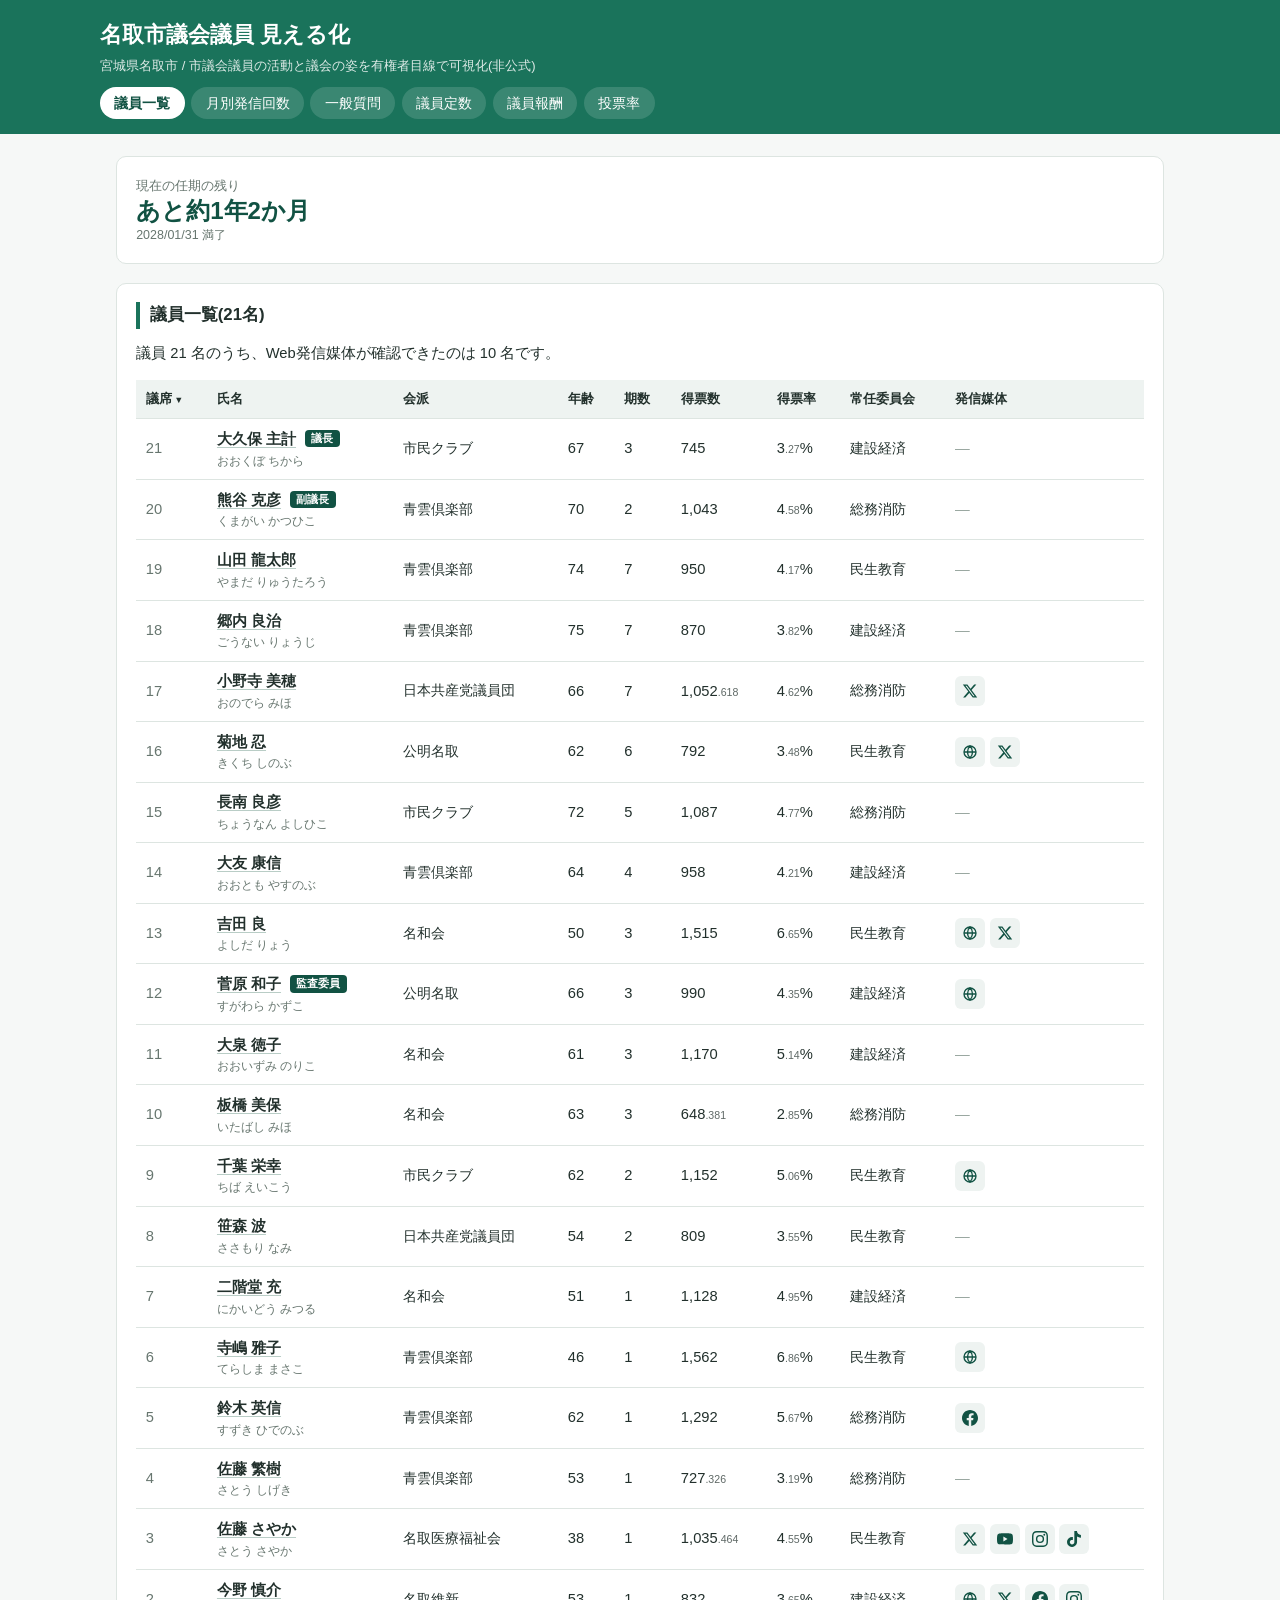
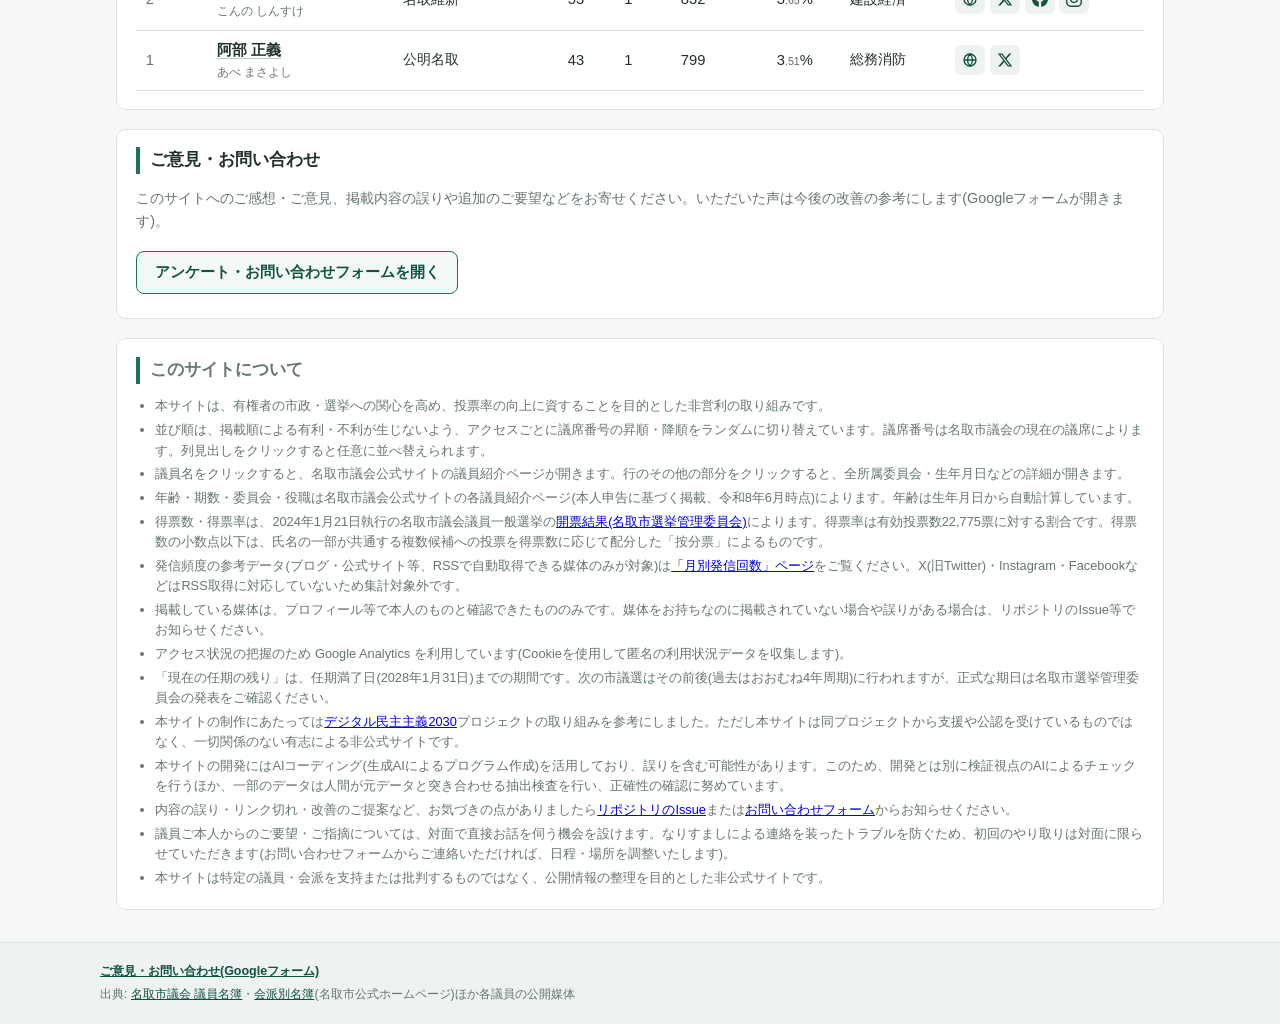
==== index.html @ 21be8c12 "投票率ページの文言を東北6県227市町村に更新+キャッシュバスティング(チャンク6) - turnout.html/js/README/CLAUDEの「宮城35市町村」前提の古い文言を実データに更新 " ====
<!DOCTYPE html>
<html lang="ja">
<head>
  <!-- Google tag (gtag.js) -->
  <script async src="https://www.googletagmanager.com/gtag/js?id=G-6ETKFNLXT0"></script>
  <script>
    window.dataLayer = window.dataLayer || [];
    function gtag(){dataLayer.push(arguments);}
    gtag('js', new Date());

    gtag('config', 'G-6ETKFNLXT0');
  </script>
  <meta charset="UTF-8">
  <meta name="viewport" content="width=device-width, initial-scale=1.0">
  <title>名取市議会議員 見える化 | 議員の活動と議会の姿</title>
  <meta name="description" content="宮城県名取市の市議会議員のWeb発信状況・一般質問の登壇状況・議員定数の全国比較を可視化する有権者向けサイトです。">
  <link rel="stylesheet" href="css/style.css?v=20260717a">
</head>
<body>
  <header class="site-header">
    <div class="inner">
      <h1 class="site-title"><a href="index.html">名取市議会議員 見える化</a></h1>
      <p class="site-subtitle">宮城県名取市 / 市議会議員の活動と議会の姿を有権者目線で可視化(非公式)</p>
    </div>
    <nav class="site-nav">
      <a href="index.html" class="active">議員一覧</a>
      <a href="stats.html">月別発信回数</a>
      <a href="questions.html">一般質問</a>
      <a href="council.html">議員定数</a>
      <a href="salary.html">議員報酬</a>
      <a href="turnout.html">投票率</a>
    </nav>
  </header>

  <main>
    <section class="card term-countdown">
      <div class="tc-item">
        <span class="tc-label">現在の任期の残り</span>
        <span class="tc-value" id="term-remaining">—</span>
        <span class="tc-sub" id="term-remaining-sub"></span>
      </div>
    </section>

    <section class="card">
      <h2>議員一覧(21名)</h2>
      <p id="summary" aria-live="polite"></p>
      <div class="table-wrap">
        <table class="member-table">
          <thead>
            <tr>
              <th data-sort="seat" title="議席番号(並び順は昇順/降順をランダム表示)">議席</th>
              <th data-sort="name">氏名</th>
              <th data-sort="faction">会派</th>
              <th data-sort="age">年齢</th>
              <th data-sort="terms">期数</th>
              <th data-sort="votes" title="前回市議選(2024年1月)の得票数">得票数</th>
              <th data-sort="share" title="前回市議選(2024年1月)の得票率(有効投票数に対する割合)">得票率</th>
              <th data-sort="committee">常任委員会</th>
              <th data-sort="media">発信媒体</th>
            </tr>
          </thead>
          <tbody id="member-table-body">
            <tr><td colspan="9">読み込み中…</td></tr>
          </tbody>
        </table>
      </div>
    </section>

    <section class="card">
      <h2>ご意見・お問い合わせ</h2>
      <p class="lead">このサイトへのご感想・ご意見、掲載内容の誤りや追加のご要望などをお寄せください。いただいた声は今後の改善の参考にします(Googleフォームが開きます)。</p>
      <p class="qd-actions"><a class="qd-btn" href="https://forms.gle/dwcZzWr9fsdNBbCv7" target="_blank" rel="noopener noreferrer">アンケート・お問い合わせフォームを開く</a></p>
    </section>

    <section class="card notes">
      <h2>このサイトについて</h2>
      <ul>
        <li>本サイトは、有権者の市政・選挙への関心を高め、投票率の向上に資することを目的とした非営利の取り組みです。</li>
        <li>並び順は、掲載順による有利・不利が生じないよう、アクセスごとに議席番号の昇順・降順をランダムに切り替えています。議席番号は名取市議会の現在の議席によります。列見出しをクリックすると任意に並べ替えられます。</li>
        <li>議員名をクリックすると、名取市議会公式サイトの議員紹介ページが開きます。行のその他の部分をクリックすると、全所属委員会・生年月日などの詳細が開きます。</li>
        <li>年齢・期数・委員会・役職は名取市議会公式サイトの各議員紹介ページ(本人申告に基づく掲載、令和8年6月時点)によります。年齢は生年月日から自動計算しています。</li>
        <li>得票数・得票率は、2024年1月21日執行の名取市議会議員一般選挙の<a href="https://www.city.natori.miyagi.jp/uploaded/attachment/15481.pdf" target="_blank" rel="noopener noreferrer">開票結果(名取市選挙管理委員会)</a>によります。得票率は有効投票数22,775票に対する割合です。得票数の小数点以下は、氏名の一部が共通する複数候補への投票を得票数に応じて配分した「按分票」によるものです。</li>
        <li>発信頻度の参考データ(ブログ・公式サイト等、RSSで自動取得できる媒体のみが対象)は<a href="stats.html">「月別発信回数」ページ</a>をご覧ください。X(旧Twitter)・Instagram・FacebookなどはRSS取得に対応していないため集計対象外です。</li>
        <li>掲載している媒体は、プロフィール等で本人のものと確認できたもののみです。媒体をお持ちなのに掲載されていない場合や誤りがある場合は、リポジトリのIssue等でお知らせください。</li>
        <li>アクセス状況の把握のため Google Analytics を利用しています(Cookieを使用して匿名の利用状況データを収集します)。</li>
        <li>「現在の任期の残り」は、任期満了日(2028年1月31日)までの期間です。次の市議選はその前後(過去はおおむね4年周期)に行われますが、正式な期日は名取市選挙管理委員会の発表をご確認ください。</li>
        <li>本サイトの制作にあたっては<a href="https://dd2030.org/" target="_blank" rel="noopener noreferrer">デジタル民主主義2030</a>プロジェクトの取り組みを参考にしました。ただし本サイトは同プロジェクトから支援や公認を受けているものではなく、一切関係のない有志による非公式サイトです。</li>
        <li>本サイトの開発にはAIコーディング(生成AIによるプログラム作成)を活用しており、誤りを含む可能性があります。このため、開発とは別に検証視点のAIによるチェックを行うほか、一部のデータは人間が元データと突き合わせる抽出検査を行い、正確性の確認に努めています。</li>
        <li>内容の誤り・リンク切れ・改善のご提案など、お気づきの点がありましたら<a href="https://github.com/Panda-Bucho/natori-gikai-mieruka/issues" target="_blank" rel="noopener noreferrer">リポジトリのIssue</a>または<a href="https://forms.gle/dwcZzWr9fsdNBbCv7" target="_blank" rel="noopener noreferrer">お問い合わせフォーム</a>からお知らせください。</li>
        <li>議員ご本人からのご要望・ご指摘については、対面で直接お話を伺う機会を設けます。なりすましによる連絡を装ったトラブルを防ぐため、初回のやり取りは対面に限らせていただきます(お問い合わせフォームからご連絡いただければ、日程・場所を調整いたします)。</li>
        <li>本サイトは特定の議員・会派を支持または批判するものではなく、公開情報の整理を目的とした非公式サイトです。</li>
      </ul>
    </section>
  </main>

  <footer class="site-footer">
    <div class="inner">
      <p class="footer-feedback"><a href="https://forms.gle/dwcZzWr9fsdNBbCv7" target="_blank" rel="noopener noreferrer">ご意見・お問い合わせ(Googleフォーム)</a></p>
      <p>出典: <a href="https://www.city.natori.miyagi.jp/site/gikai/3533.html" target="_blank" rel="noopener noreferrer">名取市議会 議員名簿</a>・<a href="https://www.city.natori.miyagi.jp/page/3555.html" target="_blank" rel="noopener noreferrer">会派別名簿</a>(名取市公式ホームページ)ほか各議員の公開媒体</p>
    </div>
  </footer>

  <script src="js/common.js?v=20260717a"></script>
  <script src="js/main.js?v=20260717a"></script>
</body>
</html>
---- css/style.css ----
:root {
  --primary: #1a735b;
  --primary-dark: #115243;
  --bg: #f6f8f7;
  --card: #ffffff;
  --text: #22302c;
  --muted: #67766f;
  --border: #dde5e1;
  --fresh7: #1a8f3c;
  --fresh30: #7aa521;
  --fresh90: #c78a00;
  --stale: #b04a3a;
  --none: #9aa8a1;
}

* { box-sizing: border-box; }

body {
  margin: 0;
  font-family: "Hiragino Kaku Gothic ProN", "Hiragino Sans", "BIZ UDPGothic", Meiryo, sans-serif;
  background: var(--bg);
  color: var(--text);
  line-height: 1.6;
}

/* ---------- ヘッダー ---------- */
.site-header {
  background: var(--primary);
  color: #fff;
  padding: 1.1rem 1rem 0.9rem;
}
.site-header .inner {
  max-width: 1080px;
  margin: 0 auto;
}
.site-title {
  margin: 0;
  font-size: 1.35rem;
  font-weight: 700;
}
.site-title a { color: inherit; text-decoration: none; }
.site-subtitle {
  margin: 0.15rem 0 0;
  font-size: 0.82rem;
  opacity: 0.85;
}
.site-nav {
  max-width: 1080px;
  margin: 0.7rem auto 0;
  display: flex;
  gap: 0.4rem;
}
.site-nav a {
  color: #fff;
  text-decoration: none;
  font-size: 0.9rem;
  padding: 0.3rem 0.9rem;
  border-radius: 999px;
  background: rgba(255, 255, 255, 0.14);
}
.site-nav a.active {
  background: #fff;
  color: var(--primary-dark);
  font-weight: 700;
}

/* ---------- レイアウト ---------- */
main {
  max-width: 1080px;
  margin: 1.4rem auto 2rem;
  padding: 0 1rem;
}
.card {
  background: var(--card);
  border: 1px solid var(--border);
  border-radius: 10px;
  padding: 1.1rem 1.2rem;
  margin-bottom: 1.2rem;
}
h2 {
  font-size: 1.05rem;
  margin: 0 0 0.8rem;
  padding-left: 0.6rem;
  border-left: 4px solid var(--primary);
}
.lead { font-size: 0.9rem; color: var(--muted); margin: 0 0 1rem; }
#summary { font-size: 0.92rem; margin: 0 0 0.9rem; }

/* ---------- 一覧テーブル ---------- */
.table-wrap { overflow-x: auto; }
table.member-table {
  width: 100%;
  border-collapse: collapse;
  font-size: 0.92rem;
  min-width: 640px;
}
.member-table th, .member-table td {
  padding: 0.55rem 0.6rem;
  border-bottom: 1px solid var(--border);
  text-align: left;
  vertical-align: middle;
}
.member-table thead th {
  background: #eef3f1;
  font-size: 0.82rem;
  white-space: nowrap;
  cursor: pointer;
  user-select: none;
  position: relative;
}
.member-table thead th:hover { background: #e2ebe7; }
.member-table thead th[data-dir="asc"]::after { content: " ▲"; font-size: 0.7em; }
.member-table thead th[data-dir="desc"]::after { content: " ▼"; font-size: 0.7em; }

.cell-name .name { display: block; font-weight: 700; white-space: nowrap; }
.name-link {
  color: inherit;
  text-decoration: underline;
  text-decoration-color: #b9cdc6;
  text-underline-offset: 3px;
}
.name-link:hover { color: var(--primary); text-decoration-color: var(--primary); }
.cell-name .kana { display: block; font-size: 0.72rem; color: var(--muted); }
.cell-faction { white-space: nowrap; font-size: 0.85rem; }

.cell-num { text-align: right; white-space: nowrap; }
.cell-committee { white-space: nowrap; font-size: 0.85rem; }

.role-badge {
  display: inline-block;
  font-size: 0.68rem;
  font-weight: 700;
  color: #fff;
  background: var(--primary-dark);
  border-radius: 4px;
  padding: 0 0.4rem;
  margin-left: 0.3rem;
  vertical-align: 2px;
}

.role-badge.former {
  color: var(--muted);
  background: #e7ede9;
}

tr.member-row { cursor: pointer; }
tr.member-row:hover td { background: #f2f7f5; }
tr.detail-row { display: none; }
tr.detail-row.open { display: table-row; }
tr.detail-row td { background: #f7faf9; }
.member-detail {
  display: grid;
  grid-template-columns: 7em 1fr;
  gap: 0.25rem 0.8rem;
  margin: 0.2rem 0;
  font-size: 0.85rem;
}
.member-detail dt { color: var(--muted); font-weight: 700; }
.member-detail dd { margin: 0; }

.media-icon {
  display: inline-flex;
  width: 30px;
  height: 30px;
  align-items: center;
  justify-content: center;
  border-radius: 6px;
  color: var(--primary-dark);
  background: #eef3f1;
  margin-right: 0.3rem;
}
.media-icon:hover { background: var(--primary); color: #fff; }
.media-icon svg { width: 16px; height: 16px; }
.no-media { color: var(--none); }

/* ---------- 注記 ---------- */
.notes {
  font-size: 0.8rem;
  color: var(--muted);
}
.notes ul { margin: 0.3rem 0 0; padding-left: 1.2rem; }
.notes li { margin-bottom: 0.2rem; }

/* ---------- 月別集計 ---------- */
#matrix-wrap { overflow-x: auto; }
table.matrix {
  border-collapse: collapse;
  font-size: 0.82rem;
  min-width: 720px;
}
.matrix th, .matrix td {
  border: 1px solid var(--border);
  padding: 0.35rem 0.45rem;
  text-align: center;
  white-space: nowrap;
}
.matrix thead th { background: #eef3f1; }
.matrix .sticky-col {
  position: sticky;
  left: 0;
  background: #eef3f1;
  text-align: left;
  z-index: 1;
}
.matrix .row-name { font-weight: 700; }
.matrix td.heat { min-width: 44px; }
.matrix .total { font-weight: 700; background: #f4f7f5; }
.matrix .total-row th, .matrix .total-row td { border-top: 2px solid var(--primary); }

.matrix thead th.election-col {
  background: #fbe9e5;
  color: var(--stale);
  border-bottom: 2px solid var(--stale);
}

/* ---------- 一般質問 ---------- */
#q-matrix-wrap { overflow-x: auto; }
.q-matrix td { min-width: 40px; }
.q-matrix thead th[data-sort] {
  cursor: pointer;
  user-select: none;
}
.q-matrix thead th[data-sort]:hover { background: #e2ebe7; }
.q-matrix thead th[data-dir="asc"]::after { content: " ▲"; font-size: 0.7em; }
.q-matrix thead th[data-dir="desc"]::after { content: " ▼"; font-size: 0.7em; }
.q-yes {
  white-space: nowrap;
}
/* 議席列(氏名列の左に固定表示、氏名列はその分だけ右へオフセット) */
.q-matrix .seat-th {
  left: 0;
  width: 2.6rem;
  min-width: 2.6rem;
  max-width: 2.6rem;
  text-align: center;
}
/* nth-child指定: thead/tbody共通で2番目のsticky列(氏名)を議席列の分だけ右にオフセット */
.q-matrix tr > .sticky-col:nth-child(2) {
  left: 2.6rem;
}
.q-yes a {
  color: var(--primary);
  text-decoration: none;
  font-size: 1.05rem;
}
.q-yes a:hover { color: var(--primary-dark); }
/* 議事録リンク(●の隣の「議」) */
.q-yes a.q-minutes {
  font-size: 0.68rem;
  margin-left: 0.25rem;
  padding: 0 0.15rem;
  color: var(--muted);
  border: 1px solid var(--border);
  border-radius: 3px;
  vertical-align: 0.12em;
}
.q-yes a.q-minutes:hover {
  color: var(--primary-dark);
  border-color: var(--primary);
}
.q-none { background: #fafcfb; }
.q-role {
  background: #f1f4f2;
  color: var(--muted);
  font-size: 0.72rem;
  cursor: help;
}
.q-out {
  background: #fafcfb;
  color: var(--none);
  cursor: help;
}
.q-matrix td.q-election {
  background: #fbe9e5;
  border-left: 2px solid var(--stale);
  border-right: 2px solid var(--stale);
  min-width: 14px;
  cursor: help;
}
.q-matrix thead th.election-col {
  min-width: 14px;
  font-size: 0.72rem;
  padding: 0.35rem 0.2rem;
}

.q-member {
  border: 1px solid var(--border);
  border-radius: 8px;
  margin-bottom: 0.5rem;
  padding: 0.1rem 0.8rem;
  background: #fbfdfc;
}
.q-member summary {
  cursor: pointer;
  font-weight: 700;
  padding: 0.5rem 0;
}
.q-member .q-count {
  font-weight: 400;
  font-size: 0.82rem;
  color: var(--muted);
  margin-left: 0.4rem;
}
.q-entry { margin: 0.3rem 0 0.8rem; font-size: 0.88rem; }
.q-entry-head { margin: 0 0 0.2rem; font-weight: 700; }
.q-entry-head a { font-weight: 400; font-size: 0.8rem; margin-left: 0.5rem; color: var(--primary); }
.q-entry ul { margin: 0; padding-left: 1.3rem; }
.q-entry li { margin-bottom: 0.1rem; }

/* ---------- 任期カウントダウン ---------- */
.term-countdown {
  display: flex;
  flex-wrap: wrap;
  gap: 0.8rem 2.4rem;
}
.tc-item { display: flex; flex-direction: column; }
.tc-label { font-size: 0.82rem; color: var(--muted); }
.tc-value {
  font-size: 1.5rem;
  font-weight: 700;
  color: var(--primary-dark);
  line-height: 1.25;
}
.tc-sub { font-size: 0.78rem; color: var(--muted); }
.tc-badge {
  display: inline-block;
  font-size: 0.66rem;
  font-weight: 700;
  color: var(--stale);
  background: #fbe9e5;
  border-radius: 4px;
  padding: 0 0.35rem;
  margin-left: 0.35rem;
  vertical-align: 1px;
}

#wc-search { max-width: 220px; }
#wc-search-info { font-size: 0.8rem; color: var(--muted); }

/* 得票数・得票率の小数部を小さく */
.frac { font-size: 0.72em; opacity: 0.72; }

/* 議席番号 */
.cell-seat { color: var(--muted); }
.seat-no {
  display: inline-block;
  min-width: 1.6em;
  margin-right: 0.35rem;
  padding: 0 0.3rem;
  font-size: 0.72rem;
  font-weight: 700;
  color: var(--primary-dark);
  background: #eef3f1;
  border-radius: 4px;
  text-align: center;
}

/* ワードクラウドのホバーポップアップ */
#wordcloud-wrap { position: relative; }
#wc-popup {
  position: absolute;
  z-index: 10;
  max-width: 300px;
  max-height: 220px;
  overflow-y: auto;
  background: var(--card);
  border: 1px solid var(--border);
  border-radius: 8px;
  padding: 0.5rem 0.7rem;
  font-size: 0.8rem;
  display: none;
}
#wc-popup.show { display: block; }
#wc-popup .wc-pop-word { font-weight: 700; margin: 0 0 0.3rem; }
#wc-popup ul { margin: 0; padding-left: 0; list-style: none; }
#wc-popup li { margin-bottom: 0.4rem; }
#wc-popup a { color: var(--primary); }
#wc-popup .wc-pop-minutes {
  font-size: 0.76rem;
  margin-left: 0.5rem;
}
#wc-popup .wc-pop-topic {
  display: block;
  font-size: 0.76rem;
  color: var(--muted);
  padding-left: 0.8rem;
}

/* ---------- 質問要約ページ ---------- */
.back-link { margin: 0 0 0.8rem; font-size: 0.85rem; }
.back-link a { color: var(--primary); text-decoration: none; }
.back-link a:hover { text-decoration: underline; }
.qd-faction {
  font-size: 0.75rem;
  font-weight: 400;
  color: var(--muted);
  margin-left: 0.4rem;
}
.qd-meeting { margin: 0.2rem 0 0.8rem; color: var(--muted); font-size: 0.9rem; }
.qd-topics { margin: 0.2rem 0 0; padding-left: 1.3rem; }
.qd-topics li { margin-bottom: 0.15rem; }
.ai-badge {
  display: inline-block;
  font-size: 0.62rem;
  font-weight: 700;
  color: var(--primary-dark);
  border: 1px solid var(--primary);
  border-radius: 4px;
  padding: 0.05rem 0.35rem;
  vertical-align: 0.15em;
  margin-left: 0.3rem;
}
.qd-summary { line-height: 1.9; }
.qd-gains-head { font-size: 0.95rem; margin: 1.1rem 0 0.4rem; }
.qd-gains { margin: 0 0 0.4rem; padding-left: 1.3rem; }
.qd-gains li { margin-bottom: 0.3rem; }
.qd-actions {
  display: flex;
  flex-wrap: wrap;
  gap: 0.6rem;
  margin: 1.1rem 0 0.4rem;
}
.qd-btn {
  display: inline-block;
  padding: 0.55rem 1.1rem;
  border: 1px solid var(--primary);
  border-radius: 8px;
  color: var(--primary-dark);
  background: #f2f8f6;
  text-decoration: none;
  font-weight: 700;
  font-size: 0.92rem;
}
.qd-btn:hover { background: var(--primary); color: #fff; }

/* テーマ一覧の検索一致ハイライト */
#q-topics-wrap li.hl {
  background: #fff6d9;
  border-radius: 3px;
}

#topics-search { max-width: 260px; }
#topics-search-info { font-size: 0.8rem; color: var(--muted); margin-left: 0.4rem; }

.chart-legend {
  display: flex;
  flex-wrap: wrap;
  gap: 0.3rem 1.2rem;
  font-size: 0.8rem;
  color: var(--muted);
  margin-bottom: 0.4rem;
}
.chart-legend > span { display: inline-flex; align-items: center; gap: 0.35rem; }
.lg-dot {
  width: 10px;
  height: 10px;
  border-radius: 50%;
  background: var(--primary);
  display: inline-block;
  flex-shrink: 0;
}
.lg-sq {
  width: 10px;
  height: 10px;
  background: #9aa8a1;
  display: inline-block;
  flex-shrink: 0;
}
.lg-line {
  width: 18px;
  height: 0;
  border-top: 2px dashed #d85a30;
  display: inline-block;
  flex-shrink: 0;
}
h3.chart-sub {
  font-size: 0.92rem;
  font-weight: 700;
  margin: 1rem 0 0.3rem;
}
#wordcloud-wrap { width: 100%; }
#wordcloud { display: block; width: 100%; height: 320px; }
.q-terms { background: #fbfdfc; }

.chart-controls {
  margin-bottom: 0.7rem;
  font-size: 0.9rem;
  display: flex;
  flex-wrap: wrap;
  gap: 0.3rem 0.5rem;
  align-items: center;
}
.chart-controls label + select { margin-right: 0.8rem; }
.chart-note { margin: 0.7rem 0 0; }
.chart-controls select {
  font-size: 0.9rem;
  padding: 0.25rem 0.5rem;
  border: 1px solid var(--border);
  border-radius: 6px;
  background: #fff;
}
.chart-box { position: relative; height: 340px; }
.chart-box-tall { height: 460px; }

/* ---------- 議員定数ページ ---------- */
.lg-dot.lg-natori { background: #d85a30; }
.lg-line.lg-mean { border-top: 2px dotted #3a6ea5; }
.lg-line.lg-median { border-top: 2px dashed #7a549e; }
.cc-stats {
  display: grid;
  grid-template-columns: repeat(auto-fit, minmax(170px, 1fr));
  gap: 0.5rem;
  margin: 0.2rem 0 0.9rem;
}
.cc-stat {
  display: flex;
  flex-direction: column;
  background: var(--bg);
  border: 1px solid var(--border);
  border-radius: 8px;
  padding: 0.5rem 0.7rem;
}
.cc-stat-label { font-size: 0.78rem; color: var(--muted); }
.cc-stat-value {
  font-size: 1.25rem;
  font-weight: 700;
  color: var(--primary-dark);
  line-height: 1.3;
}
.cc-stat-value small { font-size: 0.75rem; font-weight: 400; color: var(--muted); margin-left: 0.15rem; }
.cc-stat-sub { font-size: 0.72rem; color: var(--muted); }
#cc-group-info { font-size: 0.8rem; color: var(--muted); margin-left: 0.4rem; }

/* ---------- フッター ---------- */
.site-footer {
  border-top: 1px solid var(--border);
  background: #eef3f1;
  padding: 1rem;
  font-size: 0.78rem;
  color: var(--muted);
}
.site-footer .inner { max-width: 1080px; margin: 0 auto; }
.site-footer p { margin: 0.2rem 0; }
.site-footer a { color: var(--primary-dark); text-decoration: underline; }
.footer-feedback { font-weight: 700; }
#generated-at { font-weight: 700; }

@media (max-width: 600px) {
  .site-title { font-size: 1.1rem; }
  .card { padding: 0.9rem; }
  .member-table th, .member-table td { padding: 0.45rem 0.4rem; }
  .media-icon { width: 26px; height: 26px; margin-right: 0.2rem; }
  .chart-box { height: 260px; }
}
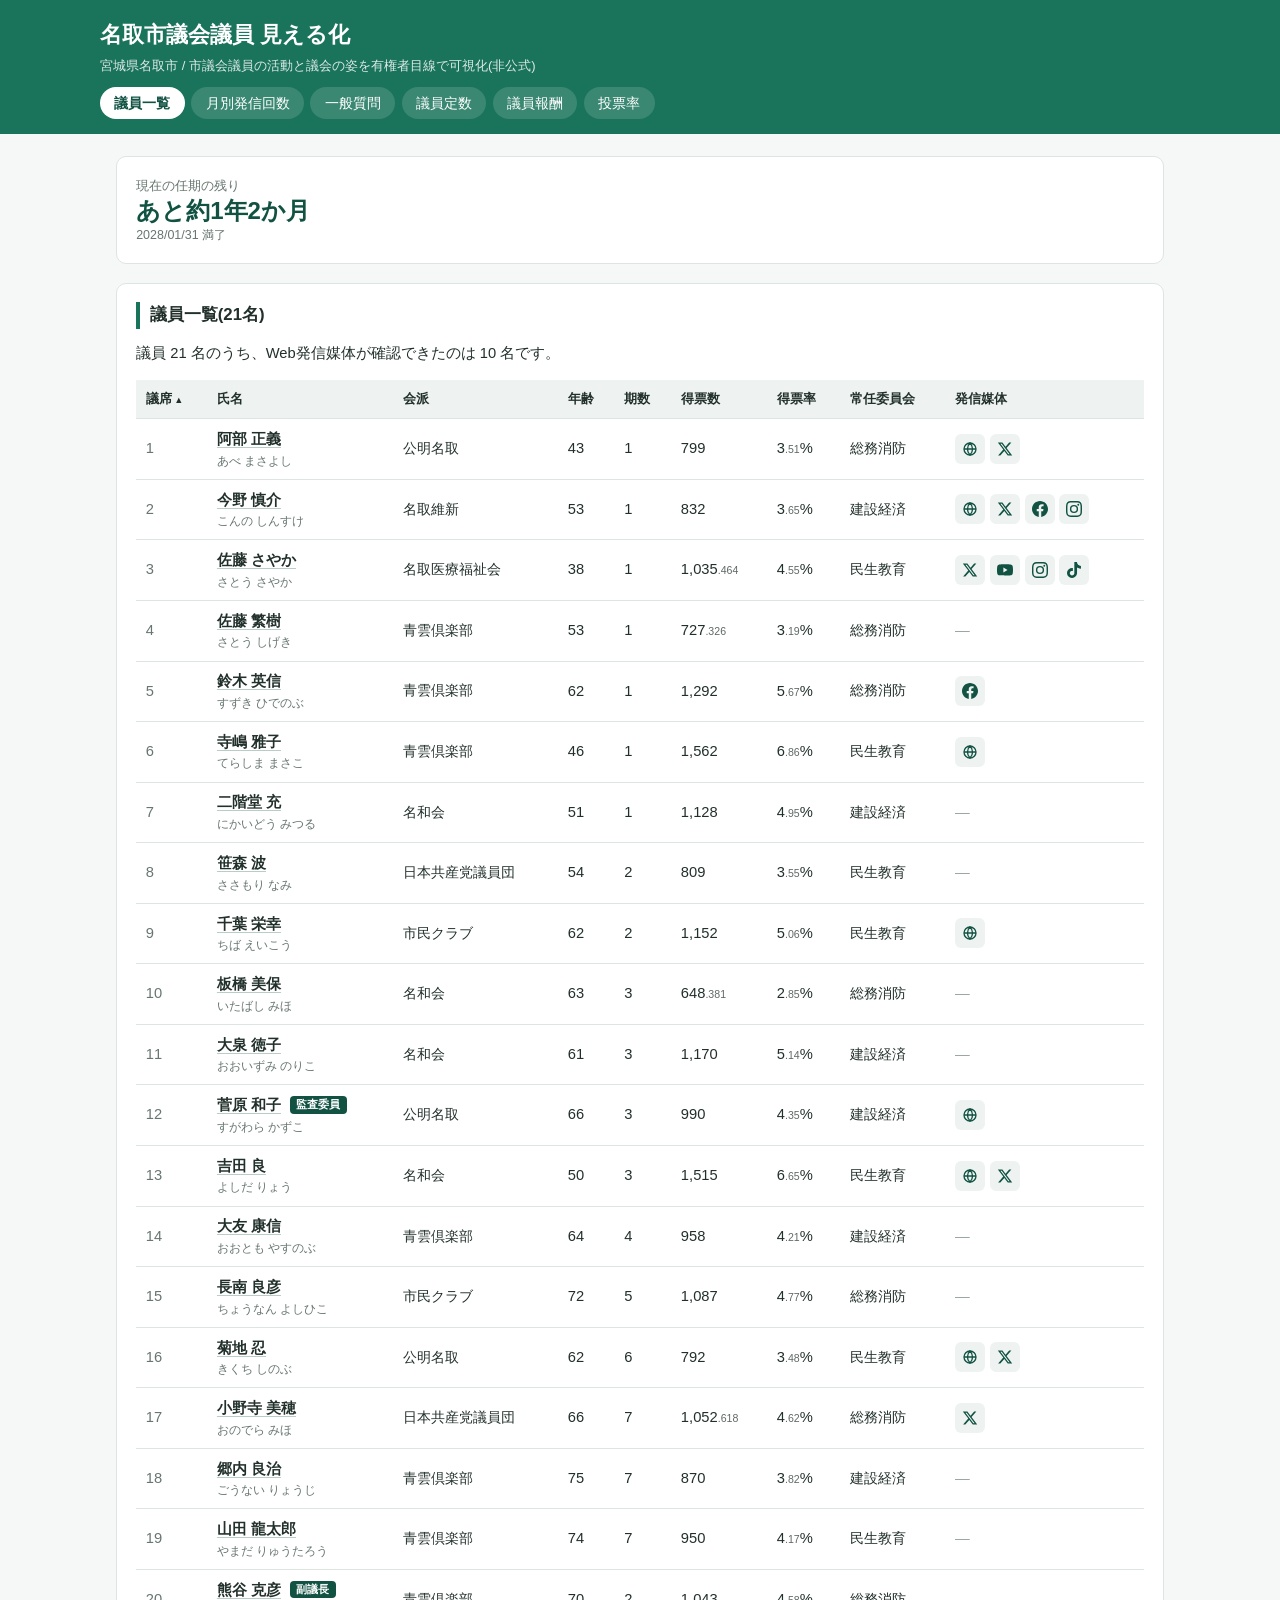
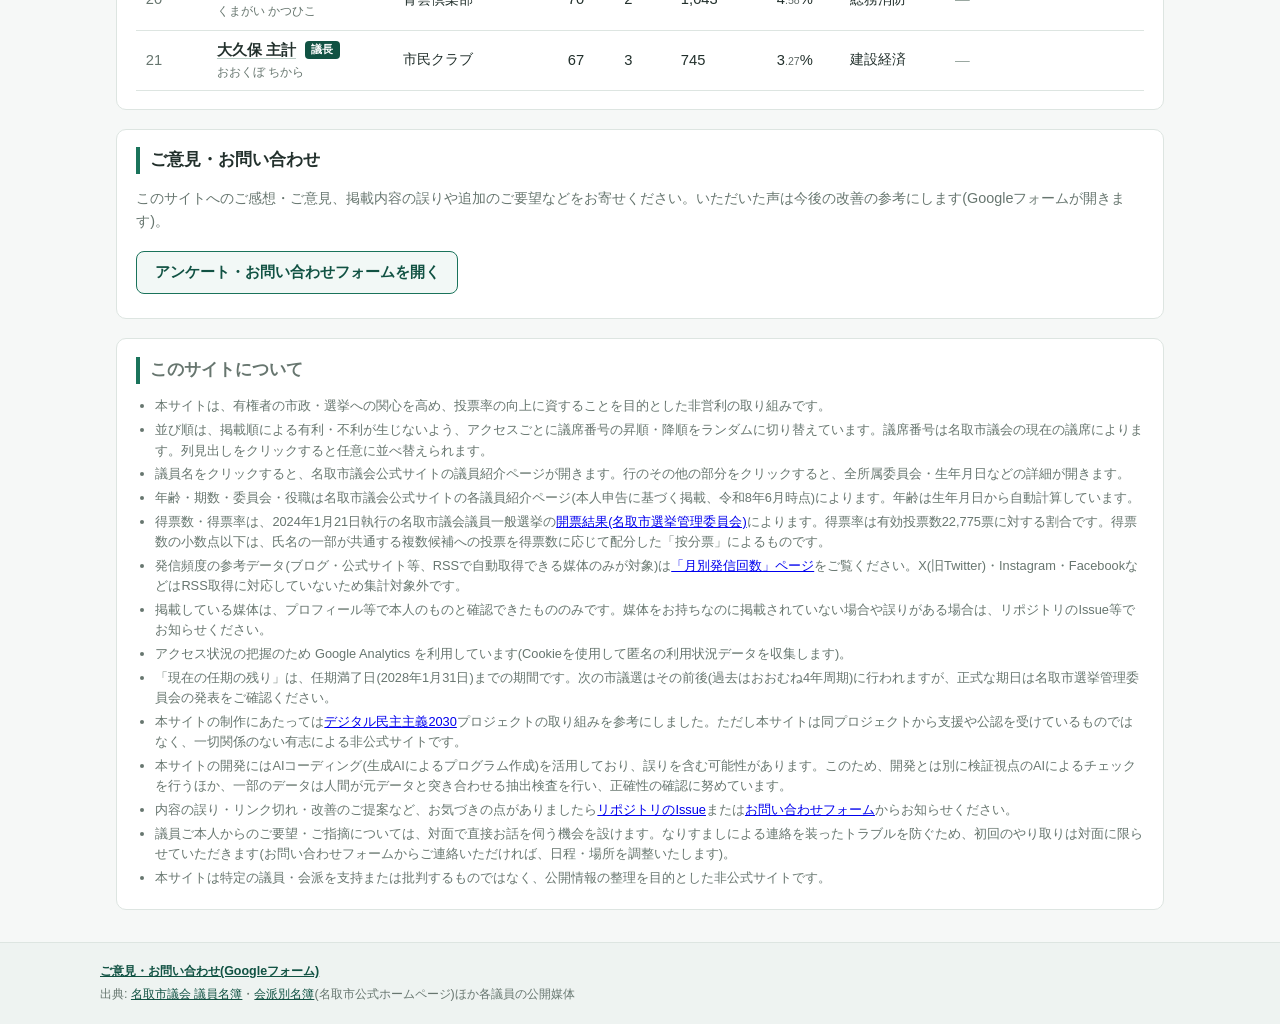
==== commit 70cf67bc: "投票率ページ出典一覧を高密度化・県列を追加 - 227行のビジー感を軽減: フォント0.92→0.8rem、行間圧縮、偶数行ゼブラ縞(すべて#tn-table限定スコープで議員一覧の表には影響なし) " ====
--- a/index.html
+++ b/index.html
@@ -14,7 +14,7 @@
   <meta name="viewport" content="width=device-width, initial-scale=1.0">
   <title>名取市議会議員 見える化 | 議員の活動と議会の姿</title>
   <meta name="description" content="宮城県名取市の市議会議員のWeb発信状況・一般質問の登壇状況・議員定数の全国比較を可視化する有権者向けサイトです。">
-  <link rel="stylesheet" href="css/style.css?v=20260717a">
+  <link rel="stylesheet" href="css/style.css?v=20260717b">
 </head>
 <body>
   <header class="site-header">
@@ -100,7 +100,7 @@
     </div>
   </footer>
 
-  <script src="js/common.js?v=20260717a"></script>
-  <script src="js/main.js?v=20260717a"></script>
+  <script src="js/common.js?v=20260717b"></script>
+  <script src="js/main.js?v=20260717b"></script>
 </body>
 </html>
--- a/css/style.css
+++ b/css/style.css
@@ -112,6 +112,12 @@
 .member-table thead th[data-dir="asc"]::after { content: " ▲"; font-size: 0.7em; }
 .member-table thead th[data-dir="desc"]::after { content: " ▼"; font-size: 0.7em; }
 
+/* 投票率ページ 出典一覧: 227行の高密度表示(#tn-table 限定。共有 .member-table には影響させない) */
+#tn-table { font-size: 0.8rem; }
+#tn-table th, #tn-table td { padding: 0.34rem 0.5rem; }
+#tn-table tbody tr:nth-child(even) { background: #f5f8f7; }
+#tn-table .cell-pref { white-space: nowrap; color: var(--muted); }
+
 .cell-name .name { display: block; font-weight: 700; white-space: nowrap; }
 .name-link {
   color: inherit;
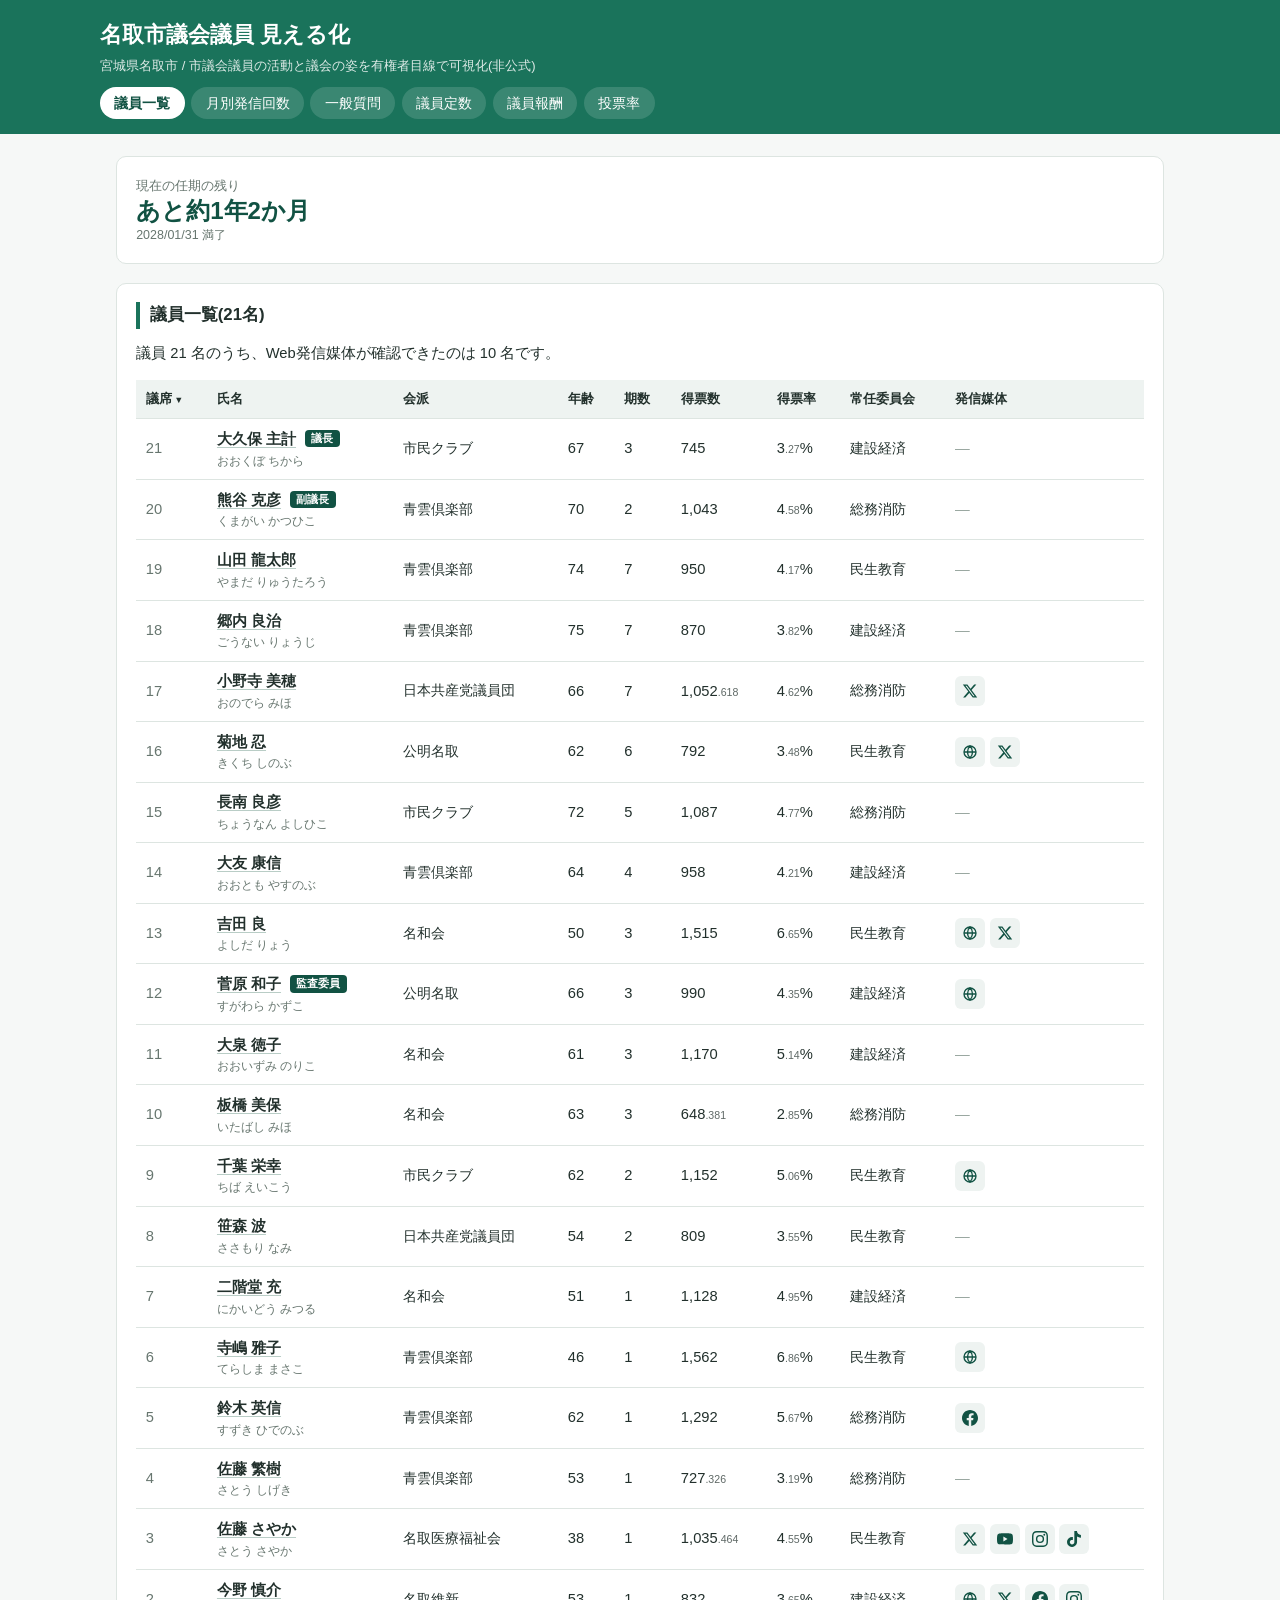
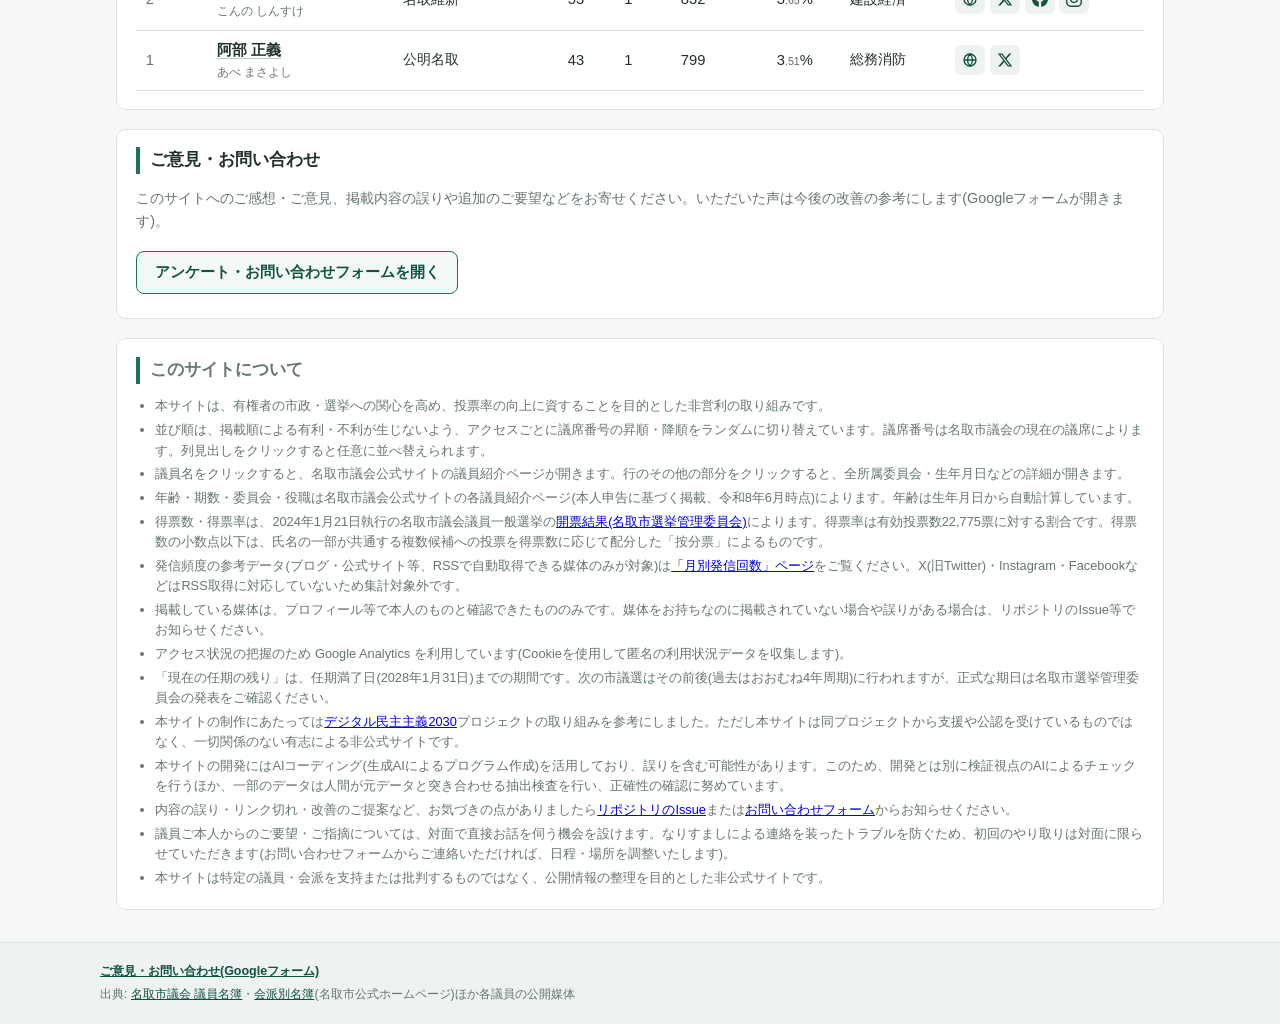
==== commit aad74ce7: "投票率ページ出典一覧のソート多重リスナーバグを修正 renderTable()が呼ばれるたびにthへclickリスナーを追加していたため、 クリックごとにリスナーが倍増し227行の再構築が指数関数的に" ====
--- a/index.html
+++ b/index.html
@@ -14,7 +14,7 @@
   <meta name="viewport" content="width=device-width, initial-scale=1.0">
   <title>名取市議会議員 見える化 | 議員の活動と議会の姿</title>
   <meta name="description" content="宮城県名取市の市議会議員のWeb発信状況・一般質問の登壇状況・議員定数の全国比較を可視化する有権者向けサイトです。">
-  <link rel="stylesheet" href="css/style.css?v=20260717b">
+  <link rel="stylesheet" href="css/style.css?v=20260718a">
 </head>
 <body>
   <header class="site-header">
@@ -100,7 +100,7 @@
     </div>
   </footer>
 
-  <script src="js/common.js?v=20260717b"></script>
-  <script src="js/main.js?v=20260717b"></script>
+  <script src="js/common.js?v=20260718a"></script>
+  <script src="js/main.js?v=20260718a"></script>
 </body>
 </html>
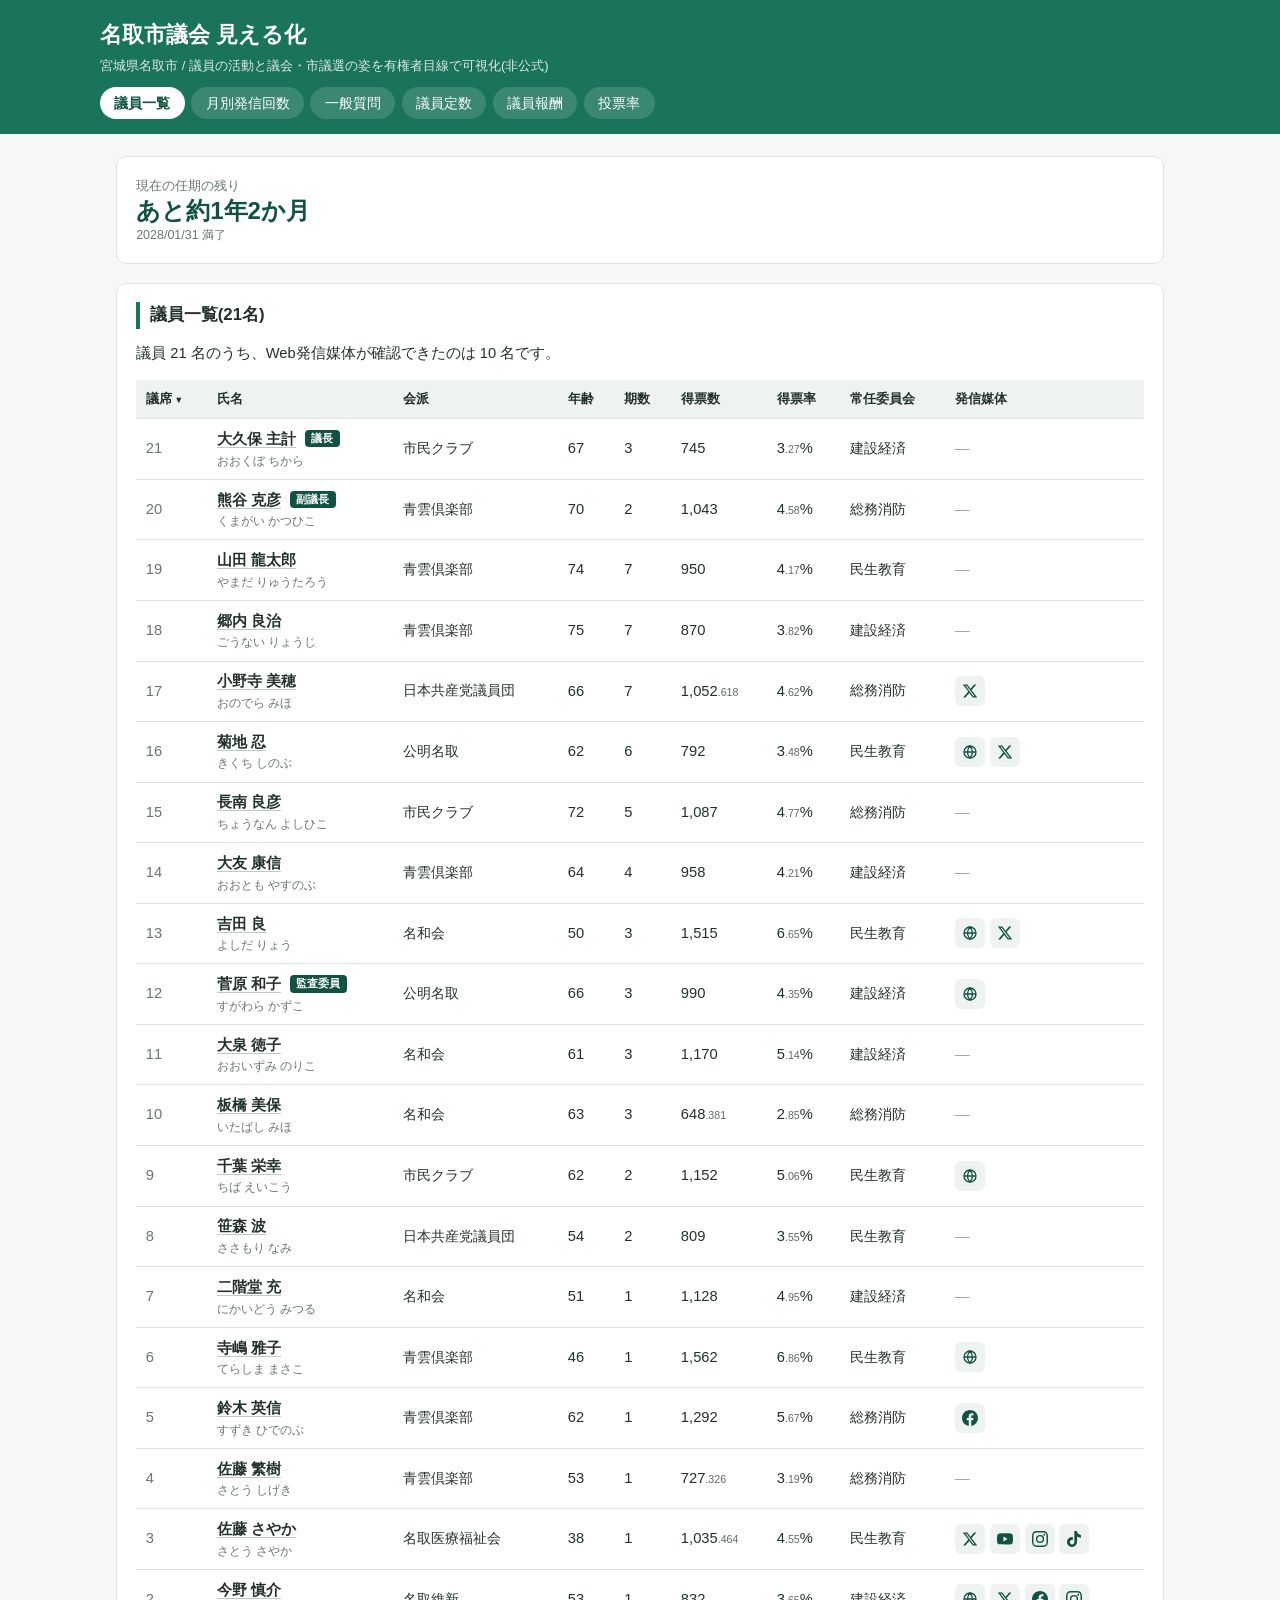
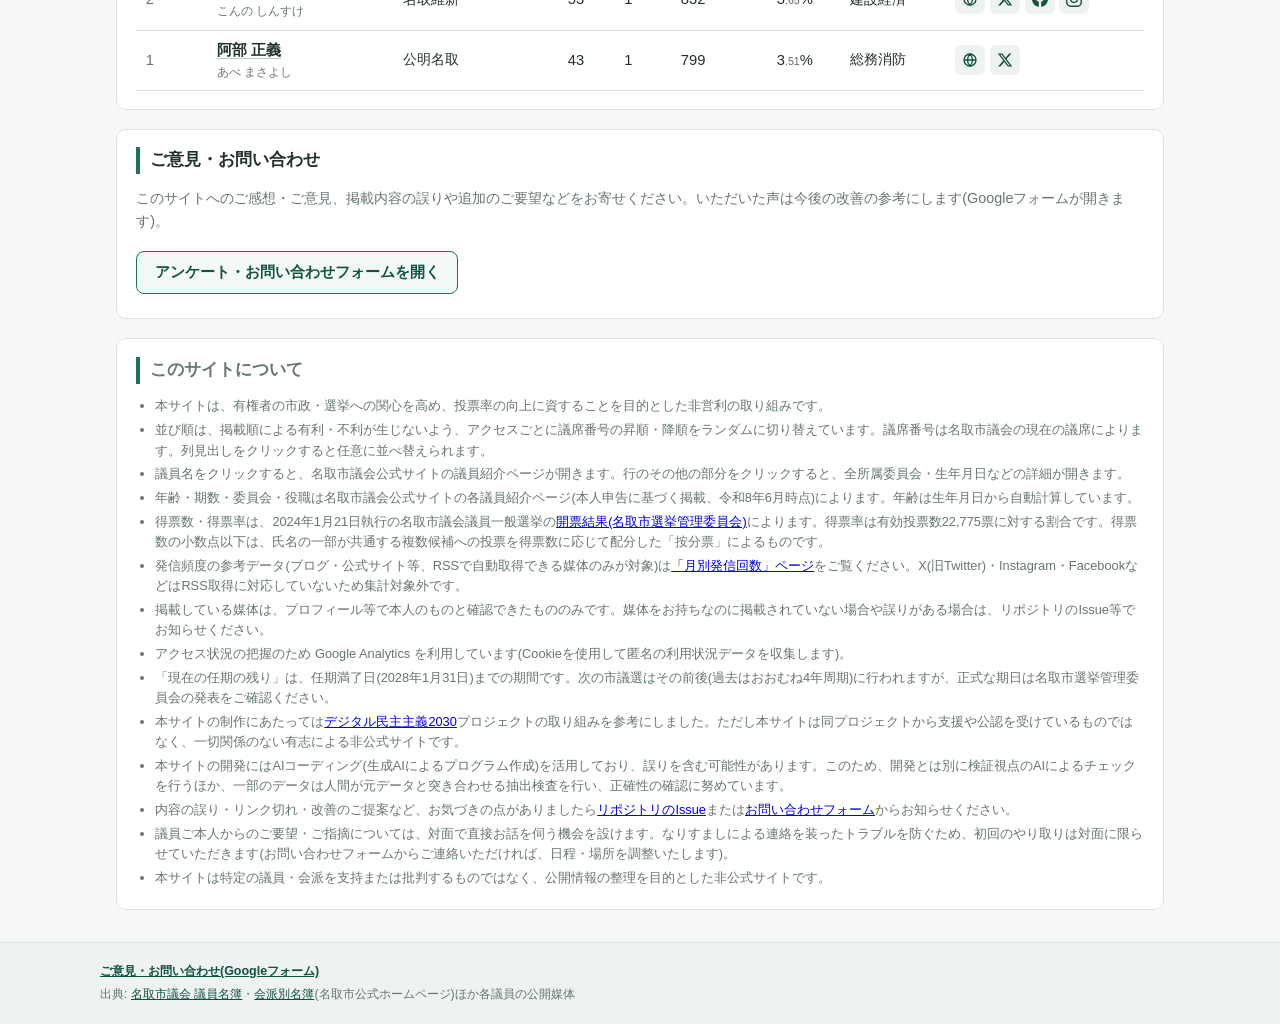
==== commit 391b89ae: "サイト名を「名取市議会 見える化」に変更 投票率・議員定数・議員報酬など議員個人にとどまらない内容に 広がったため、「議員」を外したタイトルに変更。サブタイトルを 「議員の活動と議会・市議選の姿を有権" ====
--- a/index.html
+++ b/index.html
@@ -12,15 +12,15 @@
   </script>
   <meta charset="UTF-8">
   <meta name="viewport" content="width=device-width, initial-scale=1.0">
-  <title>名取市議会議員 見える化 | 議員の活動と議会の姿</title>
-  <meta name="description" content="宮城県名取市の市議会議員のWeb発信状況・一般質問の登壇状況・議員定数の全国比較を可視化する有権者向けサイトです。">
-  <link rel="stylesheet" href="css/style.css?v=20260718a">
+  <title>名取市議会 見える化 | 議員の活動と議会・市議選の姿</title>
+  <meta name="description" content="宮城県名取市の市議会議員の活動(Web発信・一般質問)と議会・市議選の姿(議員定数・議員報酬・投票率の比較)を可視化する有権者向けサイトです。">
+  <link rel="stylesheet" href="css/style.css?v=20260718b">
 </head>
 <body>
   <header class="site-header">
     <div class="inner">
-      <h1 class="site-title"><a href="index.html">名取市議会議員 見える化</a></h1>
-      <p class="site-subtitle">宮城県名取市 / 市議会議員の活動と議会の姿を有権者目線で可視化(非公式)</p>
+      <h1 class="site-title"><a href="index.html">名取市議会 見える化</a></h1>
+      <p class="site-subtitle">宮城県名取市 / 議員の活動と議会・市議選の姿を有権者目線で可視化(非公式)</p>
     </div>
     <nav class="site-nav">
       <a href="index.html" class="active">議員一覧</a>
@@ -100,7 +100,7 @@
     </div>
   </footer>
 
-  <script src="js/common.js?v=20260718a"></script>
-  <script src="js/main.js?v=20260718a"></script>
+  <script src="js/common.js?v=20260718b"></script>
+  <script src="js/main.js?v=20260718b"></script>
 </body>
 </html>
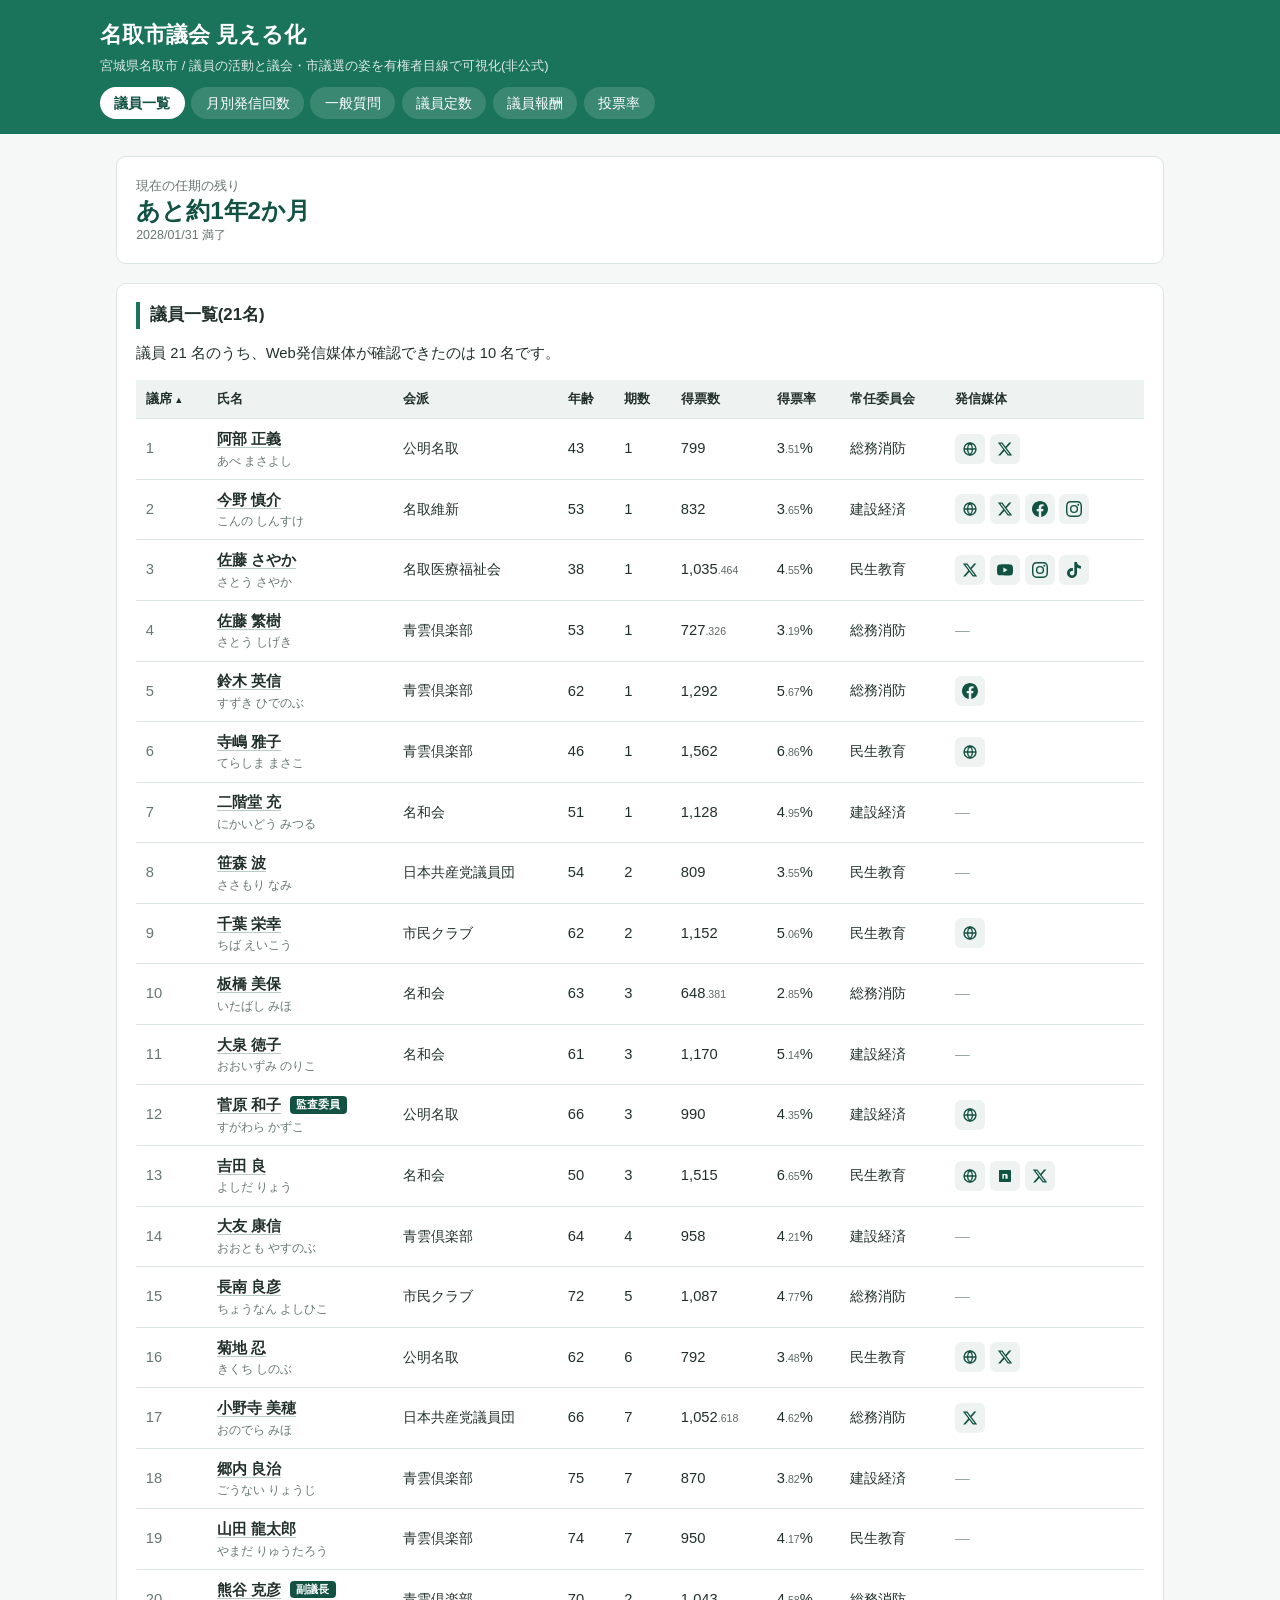
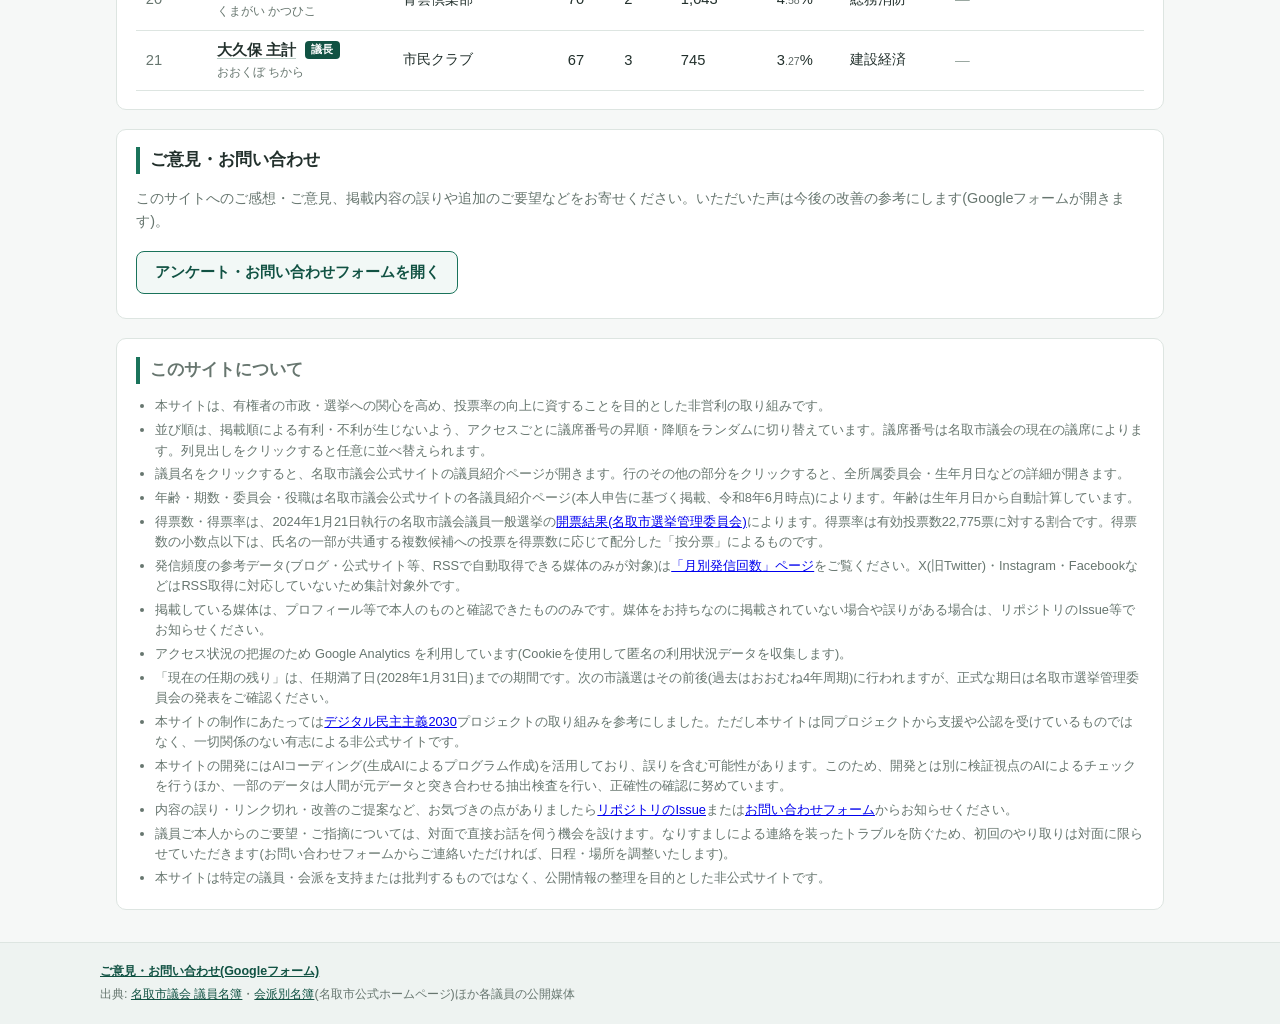
==== commit 90dd5ec2: "吉田良議員のnoteリンク・RSS集計を追加 公式note(note.com/ryoyoshida1771、本人確認済み)を議員一覧・詳細の 媒体リンクに追加。common.jsにnoteプラットフォ" ====
--- a/index.html
+++ b/index.html
@@ -14,7 +14,7 @@
   <meta name="viewport" content="width=device-width, initial-scale=1.0">
   <title>名取市議会 見える化 | 議員の活動と議会・市議選の姿</title>
   <meta name="description" content="宮城県名取市の市議会議員の活動(Web発信・一般質問)と議会・市議選の姿(議員定数・議員報酬・投票率の比較)を可視化する有権者向けサイトです。">
-  <link rel="stylesheet" href="css/style.css?v=20260718b">
+  <link rel="stylesheet" href="css/style.css?v=20260718c">
 </head>
 <body>
   <header class="site-header">
@@ -100,7 +100,7 @@
     </div>
   </footer>
 
-  <script src="js/common.js?v=20260718b"></script>
-  <script src="js/main.js?v=20260718b"></script>
+  <script src="js/common.js?v=20260718c"></script>
+  <script src="js/main.js?v=20260718c"></script>
 </body>
 </html>
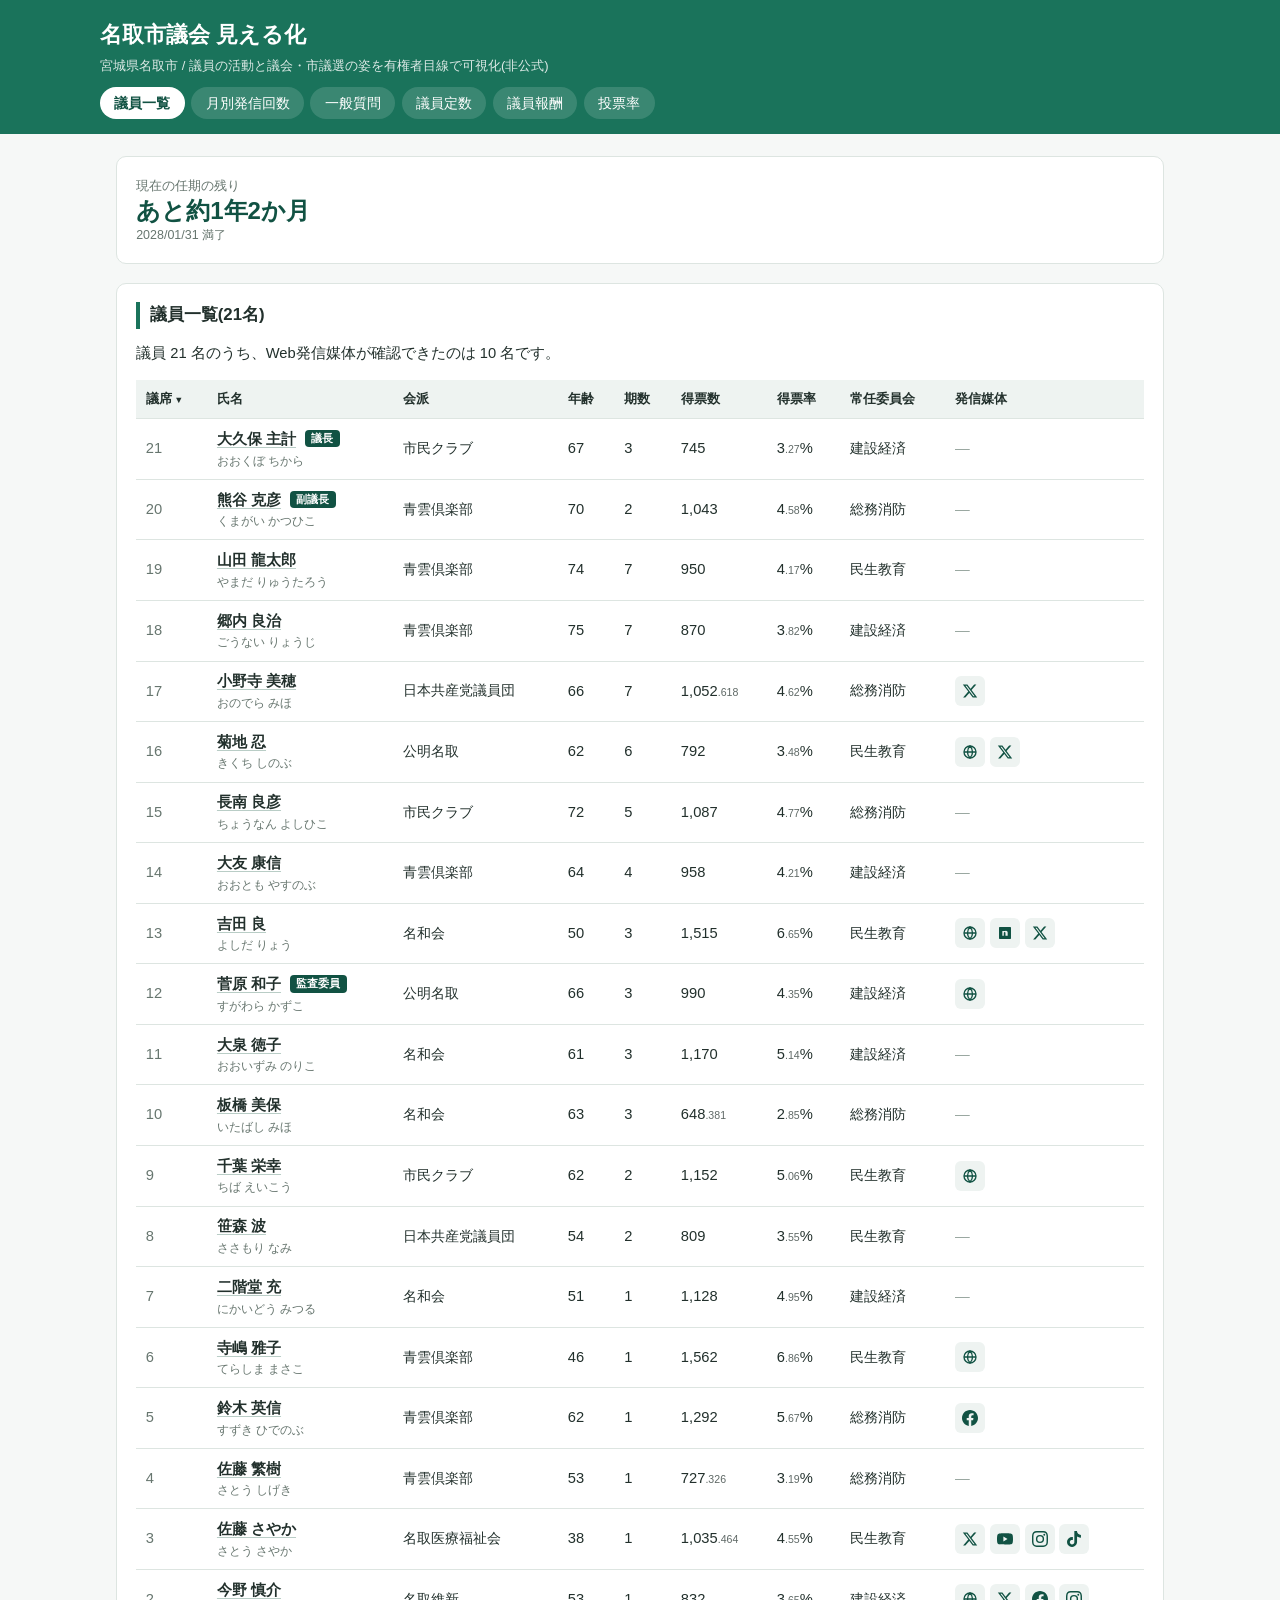
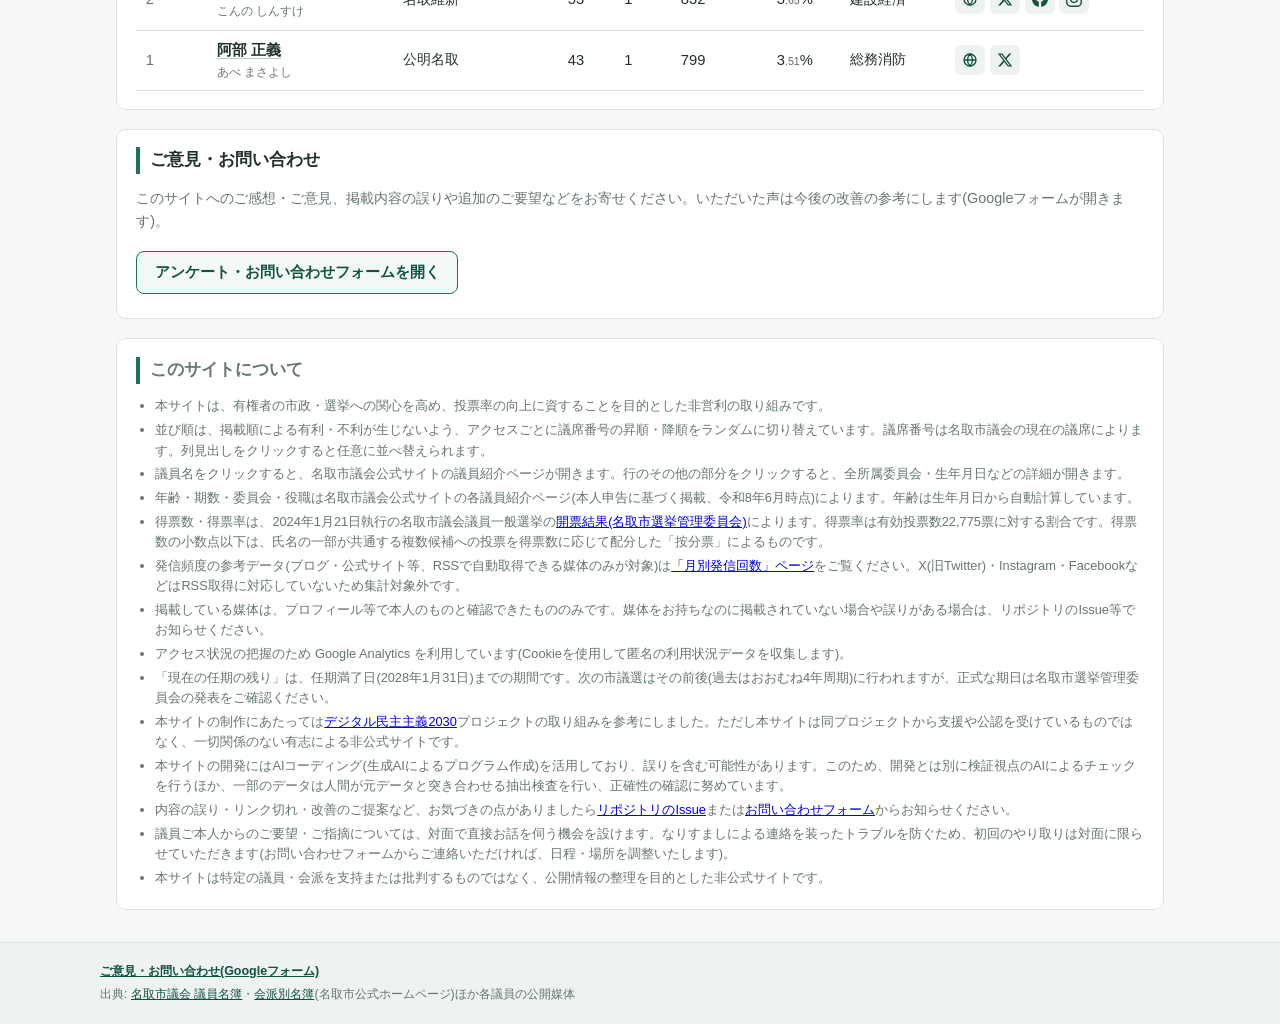
==== commit 0306bf61: "サイト認知向上のためのSEO・OGP施策を追加 - 全7ページにOGP・Twitterカードとfavicon(SVG+PNG)を追加 - OGP画像(1200x630)を新規作成 - sitemap." ====
--- a/index.html
+++ b/index.html
@@ -14,6 +14,28 @@
   <meta name="viewport" content="width=device-width, initial-scale=1.0">
   <title>名取市議会 見える化 | 議員の活動と議会・市議選の姿</title>
   <meta name="description" content="宮城県名取市の市議会議員の活動(Web発信・一般質問)と議会・市議選の姿(議員定数・議員報酬・投票率の比較)を可視化する有権者向けサイトです。">
+  <link rel="canonical" href="https://panda-bucho.github.io/natori-gikai-mieruka/">
+  <meta property="og:site_name" content="名取市議会 見える化">
+  <meta property="og:title" content="名取市議会 見える化 | 議員の活動と議会・市議選の姿">
+  <meta property="og:description" content="宮城県名取市の市議会議員の活動(Web発信・一般質問)と議会・市議選の姿(議員定数・議員報酬・投票率の比較)を可視化する有権者向けサイトです。">
+  <meta property="og:type" content="website">
+  <meta property="og:url" content="https://panda-bucho.github.io/natori-gikai-mieruka/">
+  <meta property="og:image" content="https://panda-bucho.github.io/natori-gikai-mieruka/assets/ogp.png">
+  <meta property="og:locale" content="ja_JP">
+  <meta name="twitter:card" content="summary_large_image">
+  <link rel="icon" href="assets/favicon.svg" type="image/svg+xml">
+  <link rel="icon" href="assets/favicon-32.png" type="image/png" sizes="32x32">
+  <link rel="apple-touch-icon" href="assets/apple-touch-icon.png">
+  <script type="application/ld+json">
+  {
+    "@context": "https://schema.org",
+    "@type": "WebSite",
+    "name": "名取市議会 見える化",
+    "url": "https://panda-bucho.github.io/natori-gikai-mieruka/",
+    "description": "宮城県名取市の市議会議員の活動(Web発信・一般質問)と議会・市議選の姿(議員定数・議員報酬・投票率の比較)を可視化する有権者向けサイトです。",
+    "inLanguage": "ja"
+  }
+  </script>
   <link rel="stylesheet" href="css/style.css?v=20260718c">
 </head>
 <body>
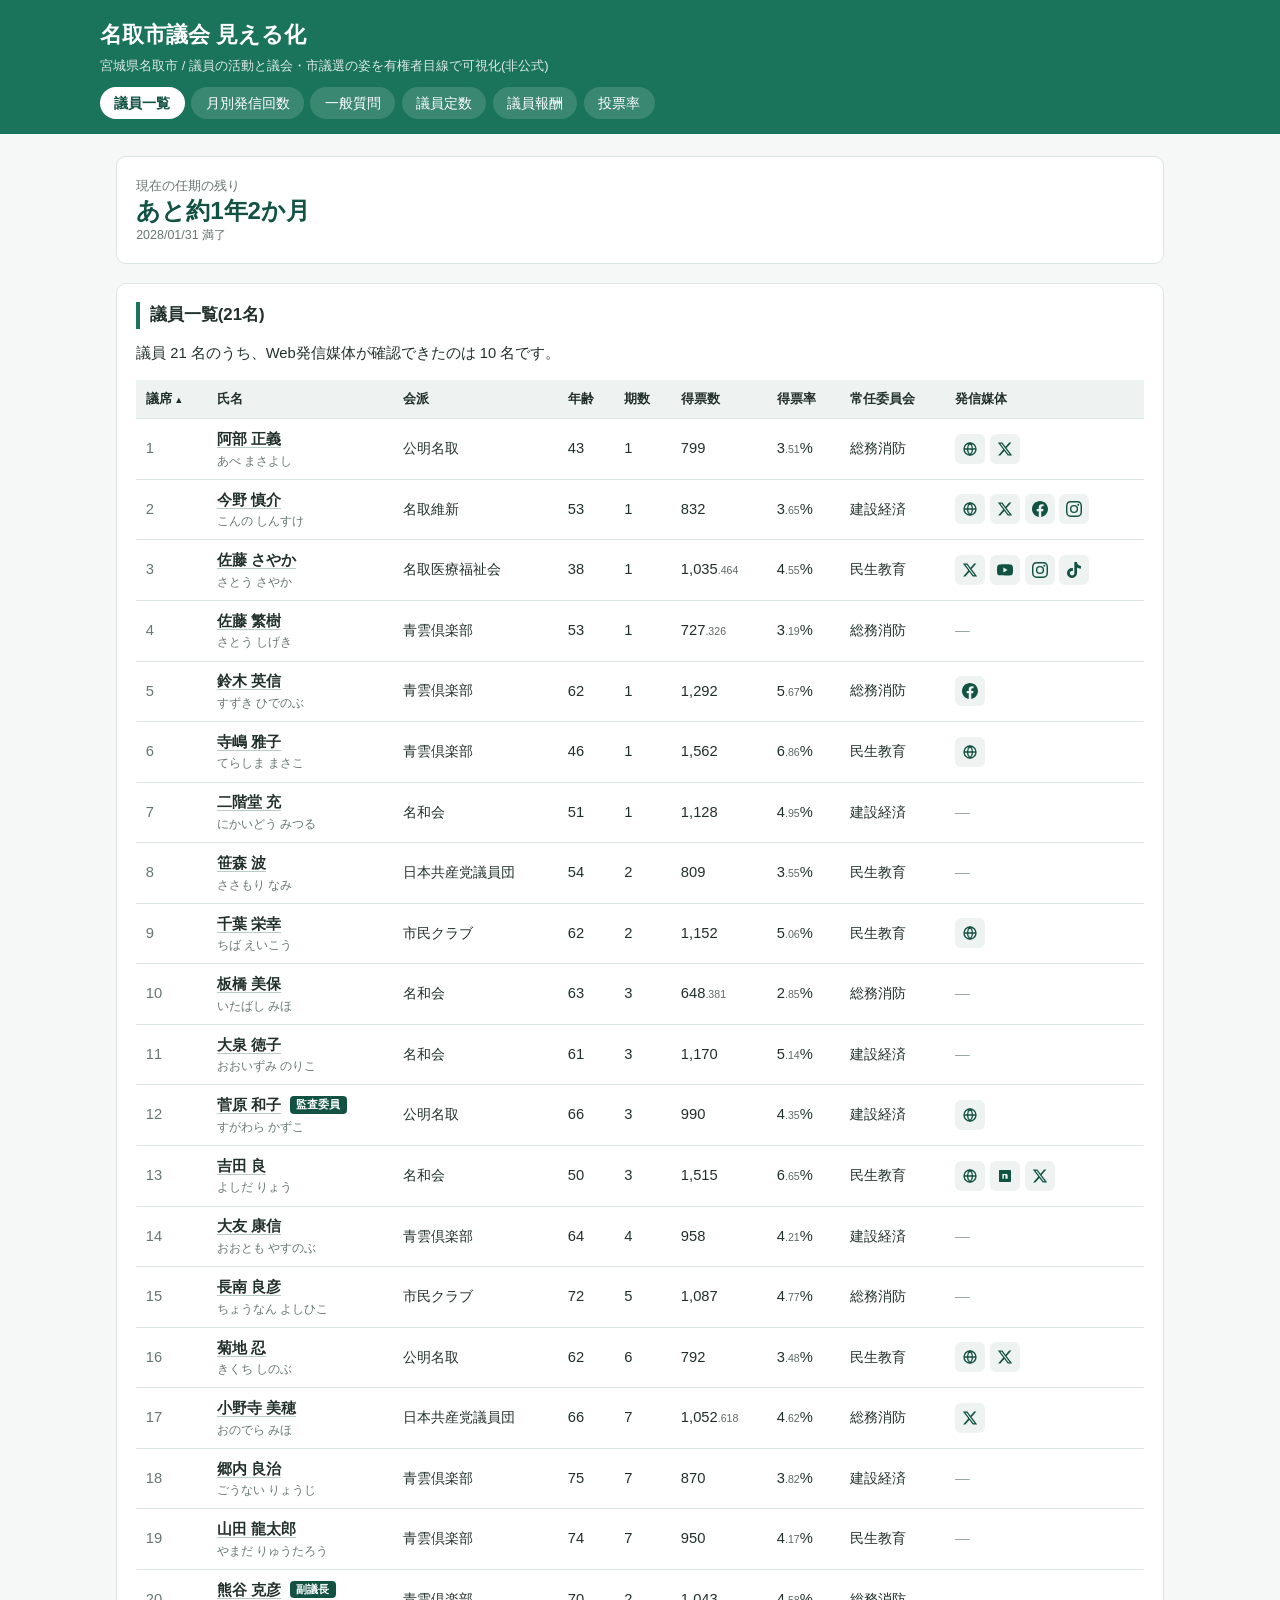
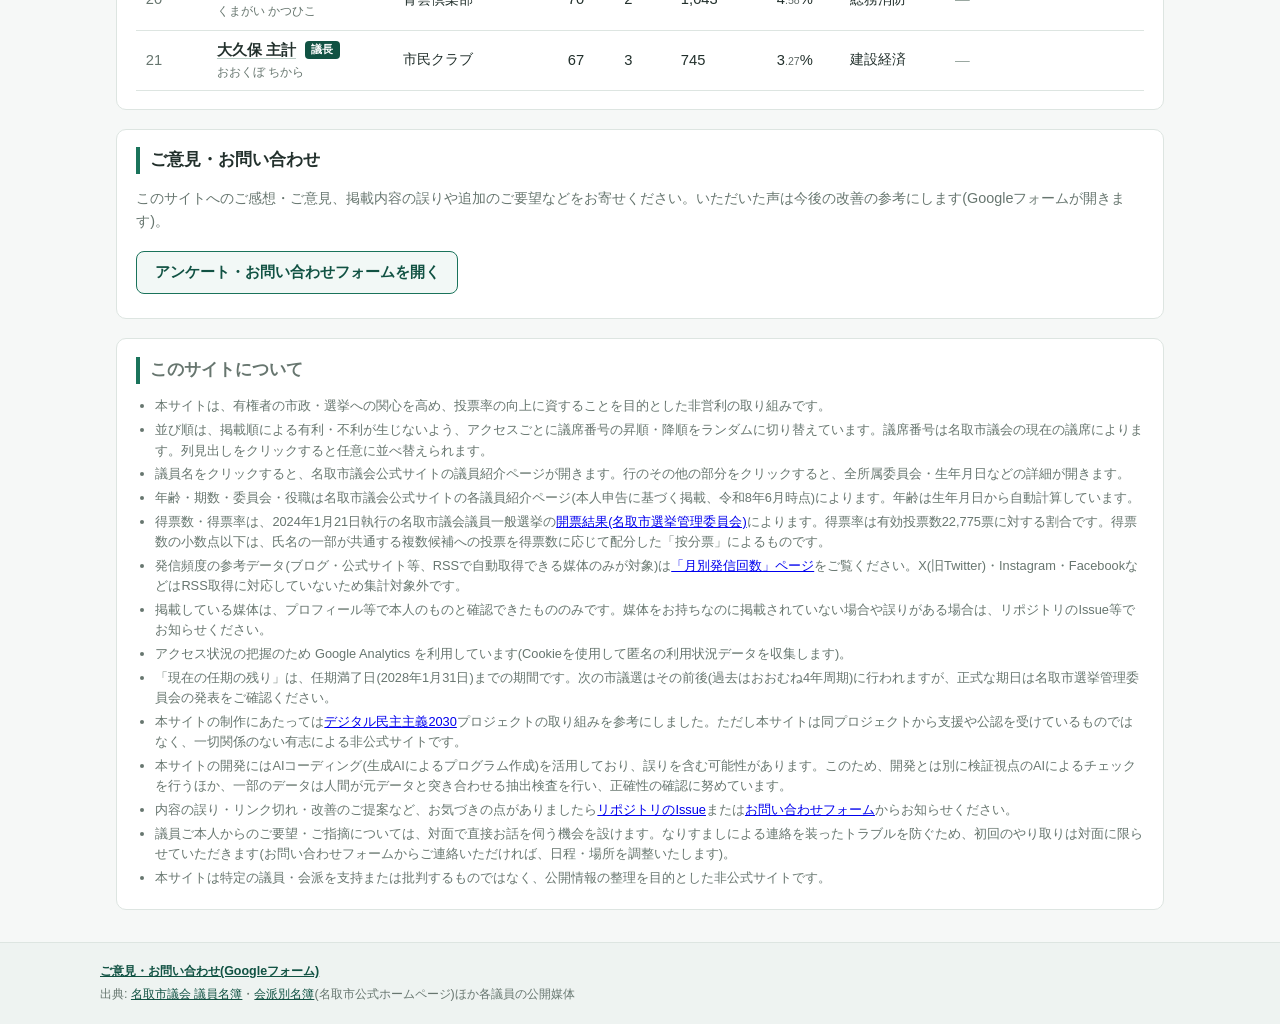
==== commit 27d033af: "投票率ページに名取市議選の投票率推移と投票区別投票率を追加 これまでturnout.htmlは直近1回(2024年1月・35.55%)の横断比較のみで、 名取市自身の変化が分からなかったため、2つのカ" ====
--- a/index.html
+++ b/index.html
@@ -36,7 +36,7 @@
     "inLanguage": "ja"
   }
   </script>
-  <link rel="stylesheet" href="css/style.css?v=20260718c">
+  <link rel="stylesheet" href="css/style.css?v=20260825a">
 </head>
 <body>
   <header class="site-header">
@@ -122,7 +122,7 @@
     </div>
   </footer>
 
-  <script src="js/common.js?v=20260718c"></script>
-  <script src="js/main.js?v=20260718c"></script>
+  <script src="js/common.js?v=20260825a"></script>
+  <script src="js/main.js?v=20260825a"></script>
 </body>
 </html>
--- a/css/style.css
+++ b/css/style.css
@@ -112,6 +112,13 @@
 .member-table thead th[data-dir="asc"]::after { content: " ▲"; font-size: 0.7em; }
 .member-table thead th[data-dir="desc"]::after { content: " ▼"; font-size: 0.7em; }
 
+/* 投票率ページ 投票区別の表: 末尾の市全体行はソート対象外の集計行として区別する */
+#tn-station-table .row-total td {
+  font-weight: 700;
+  background: #eef3f1;
+  border-top: 2px solid var(--border);
+}
+
 /* 投票率ページ 出典一覧: 227行の高密度表示(#tn-table 限定。共有 .member-table には影響させない) */
 #tn-table { font-size: 0.8rem; }
 #tn-table th, #tn-table td { padding: 0.34rem 0.5rem; }
@@ -507,6 +514,8 @@
 }
 .chart-box { position: relative; height: 340px; }
 .chart-box-tall { height: 460px; }
+/* 横棒グラフ(投票区別)は項目数に応じた高さが要る。散布図と違い潰すと読めなくなる */
+.chart-box-bars { height: 420px; }
 
 /* ---------- 議員定数ページ ---------- */
 .lg-dot.lg-natori { background: #d85a30; }
@@ -557,4 +566,5 @@
   .member-table th, .member-table td { padding: 0.45rem 0.4rem; }
   .media-icon { width: 26px; height: 26px; margin-right: 0.2rem; }
   .chart-box { height: 260px; }
-}
+  .chart-box-bars { height: 380px; }
+}
